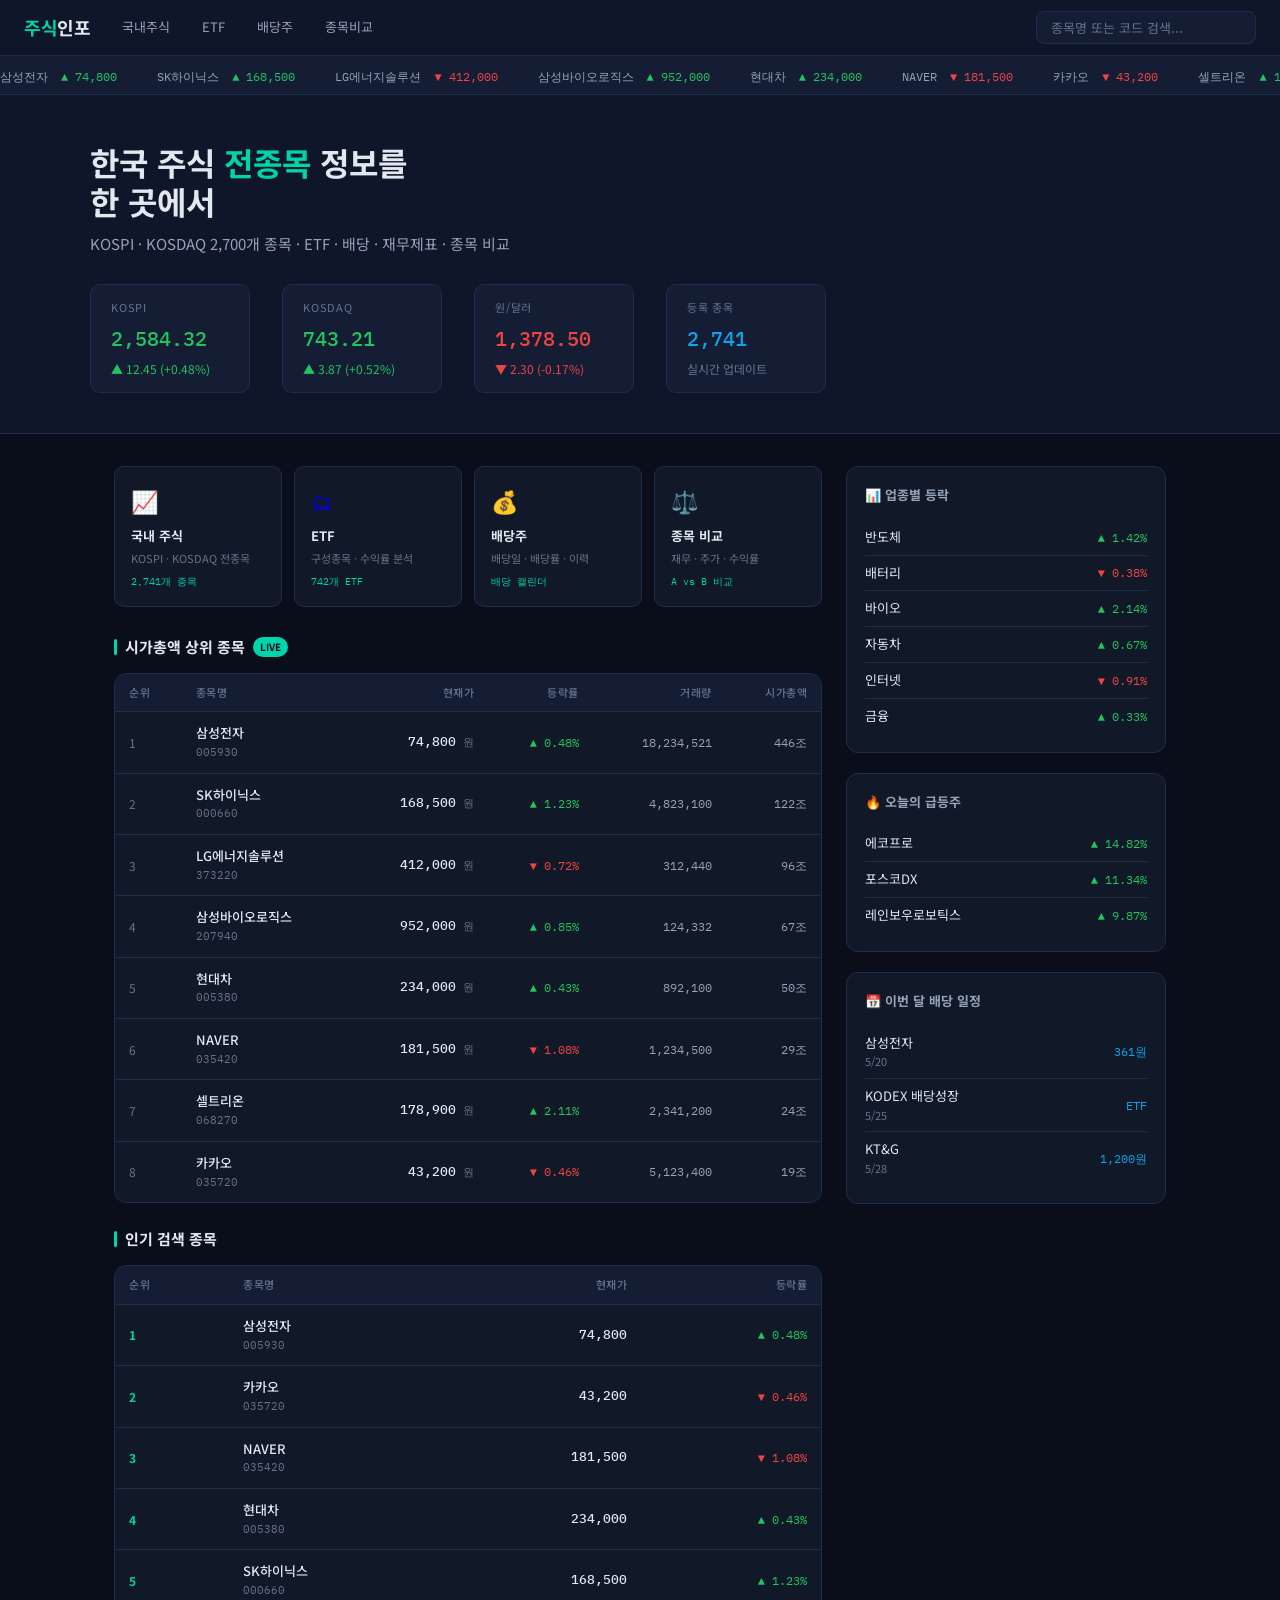
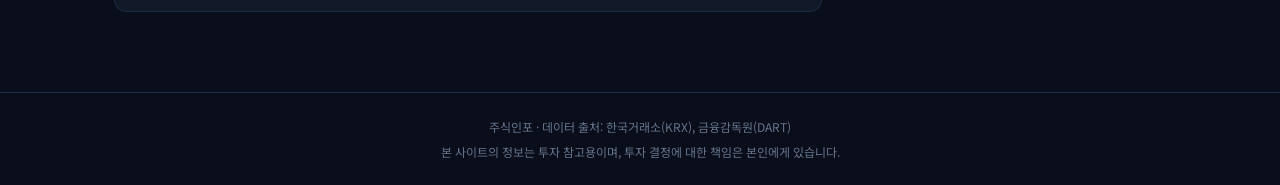
==== index.html @ 9718d85a "Add files via upload" ====
<!DOCTYPE html>
<html lang="ko">
<head>
<meta charset="UTF-8">
<meta name="viewport" content="width=device-width, initial-scale=1.0">
<title>주식인포 - 한국 주식 종합 정보</title>
<meta name="description" content="KOSPI, KOSDAQ 전 종목 주가, 재무제표, 배당금, ETF 정보를 한눈에. 무료 한국 주식 정보 플랫폼.">
<link rel="preconnect" href="https://fonts.googleapis.com">
<link href="https://fonts.googleapis.com/css2?family=Noto+Sans+KR:wght@300;400;500;700&family=IBM+Plex+Mono:wght@400;500&display=swap" rel="stylesheet">
<style>
  :root {
    --bg: #0a0e1a;
    --bg2: #0f1629;
    --bg3: #151d35;
    --card: #111827;
    --border: #1e2d4a;
    --accent: #00d4aa;
    --accent2: #0ea5e9;
    --up: #22c55e;
    --down: #ef4444;
    --text: #e2e8f0;
    --text2: #94a3b8;
    --text3: #64748b;
  }
  * { margin: 0; padding: 0; box-sizing: border-box; }
  body { background: var(--bg); color: var(--text); font-family: 'Noto Sans KR', sans-serif; font-size: 14px; line-height: 1.6; }

  /* NAV */
  nav { background: var(--bg2); border-bottom: 1px solid var(--border); padding: 0 24px; display: flex; align-items: center; height: 56px; gap: 32px; position: sticky; top: 0; z-index: 100; }
  .logo { font-size: 18px; font-weight: 700; color: var(--accent); letter-spacing: -0.5px; text-decoration: none; }
  .logo span { color: var(--text); }
  nav a { color: var(--text2); text-decoration: none; font-size: 13px; transition: color 0.2s; }
  nav a:hover { color: var(--text); }
  .nav-right { margin-left: auto; display: flex; gap: 12px; }
  .search-bar { background: var(--bg3); border: 1px solid var(--border); border-radius: 8px; padding: 6px 14px; color: var(--text); font-size: 13px; font-family: inherit; width: 220px; outline: none; transition: border-color 0.2s; }
  .search-bar::placeholder { color: var(--text3); }
  .search-bar:focus { border-color: var(--accent); }

  /* HERO */
  .hero { background: var(--bg2); border-bottom: 1px solid var(--border); padding: 48px 24px 40px; }
  .hero-inner { max-width: 1100px; margin: 0 auto; }
  .hero h1 { font-size: 32px; font-weight: 700; line-height: 1.2; margin-bottom: 12px; }
  .hero h1 em { color: var(--accent); font-style: normal; }
  .hero p { color: var(--text2); font-size: 15px; margin-bottom: 28px; }
  .hero-stats { display: flex; gap: 32px; flex-wrap: wrap; }
  .hero-stat { background: var(--bg3); border: 1px solid var(--border); border-radius: 10px; padding: 14px 20px; min-width: 160px; }
  .hero-stat .label { font-size: 11px; color: var(--text3); text-transform: uppercase; letter-spacing: 0.8px; margin-bottom: 6px; }
  .hero-stat .value { font-family: 'IBM Plex Mono', monospace; font-size: 20px; font-weight: 500; }
  .hero-stat .change { font-size: 12px; margin-top: 4px; }
  .up { color: var(--up); }
  .down { color: var(--down); }

  /* MAIN */
  .main { max-width: 1100px; margin: 0 auto; padding: 32px 24px; display: grid; grid-template-columns: 1fr 320px; gap: 24px; }
  @media (max-width: 800px) { .main { grid-template-columns: 1fr; } }

  /* SECTION */
  .section-title { font-size: 15px; font-weight: 700; margin-bottom: 14px; display: flex; align-items: center; gap: 8px; }
  .section-title::before { content: ''; width: 3px; height: 16px; background: var(--accent); border-radius: 2px; display: block; }
  .badge { background: var(--accent); color: var(--bg); font-size: 10px; font-weight: 700; padding: 2px 7px; border-radius: 10px; }

  /* TABLE */
  .table-wrap { background: var(--card); border: 1px solid var(--border); border-radius: 12px; overflow: hidden; }
  table { width: 100%; border-collapse: collapse; }
  thead th { background: var(--bg3); padding: 10px 14px; text-align: left; font-size: 11px; color: var(--text3); font-weight: 500; letter-spacing: 0.5px; border-bottom: 1px solid var(--border); }
  tbody tr { border-bottom: 1px solid var(--border); transition: background 0.15s; cursor: pointer; }
  tbody tr:last-child { border-bottom: none; }
  tbody tr:hover { background: var(--bg3); }
  tbody td { padding: 11px 14px; font-size: 13px; }
  .stock-name { font-weight: 500; color: var(--text); }
  .stock-code { color: var(--text3); font-size: 11px; font-family: 'IBM Plex Mono', monospace; }
  .price-col { font-family: 'IBM Plex Mono', monospace; font-weight: 500; text-align: right; }
  .change-col { text-align: right; font-family: 'IBM Plex Mono', monospace; font-size: 12px; }
  .vol-col { text-align: right; color: var(--text2); font-size: 12px; font-family: 'IBM Plex Mono', monospace; }

  /* SIDEBAR */
  .sidebar { display: flex; flex-direction: column; gap: 20px; }
  .card { background: var(--card); border: 1px solid var(--border); border-radius: 12px; padding: 18px; }
  .card-title { font-size: 13px; font-weight: 700; margin-bottom: 14px; color: var(--text2); }
  .mini-row { display: flex; justify-content: space-between; align-items: center; padding: 7px 0; border-bottom: 1px solid var(--border); font-size: 13px; }
  .mini-row:last-child { border-bottom: none; }
  .mini-name { color: var(--text); }
  .mini-val { font-family: 'IBM Plex Mono', monospace; font-size: 12px; }

  /* CATEGORY GRID */
  .category-grid { display: grid; grid-template-columns: repeat(4, 1fr); gap: 12px; margin-bottom: 28px; }
  @media (max-width: 600px) { .category-grid { grid-template-columns: repeat(2, 1fr); } }
  .cat-card { background: var(--card); border: 1px solid var(--border); border-radius: 10px; padding: 16px; cursor: pointer; transition: border-color 0.2s, background 0.2s; text-decoration: none; display: block; }
  .cat-card:hover { border-color: var(--accent); background: var(--bg3); }
  .cat-icon { font-size: 22px; margin-bottom: 8px; }
  .cat-name { font-size: 13px; font-weight: 700; color: var(--text); }
  .cat-desc { font-size: 11px; color: var(--text3); margin-top: 3px; }
  .cat-count { font-size: 10px; color: var(--accent); margin-top: 6px; font-family: 'IBM Plex Mono', monospace; }

  /* FOOTER */
  footer { border-top: 1px solid var(--border); padding: 24px; text-align: center; color: var(--text3); font-size: 12px; margin-top: 48px; }

  /* TICKER TAPE */
  .ticker { background: var(--bg3); border-bottom: 1px solid var(--border); padding: 8px 0; overflow: hidden; white-space: nowrap; }
  .ticker-inner { display: inline-flex; gap: 40px; animation: scroll 30s linear infinite; }
  .ticker-item { font-family: 'IBM Plex Mono', monospace; font-size: 12px; color: var(--text2); }
  .ticker-item span { margin-left: 6px; }
  @keyframes scroll { 0% { transform: translateX(0); } 100% { transform: translateX(-50%); } }

  /* LOADING SHIMMER */
  @keyframes shimmer { 0% { opacity: 0.4; } 50% { opacity: 0.8; } 100% { opacity: 0.4; } }
  .shimmer { animation: shimmer 1.5s infinite; background: var(--bg3); border-radius: 4px; }
</style>
</head>
<body>

<nav>
  <a href="/" class="logo">주식<span>인포</span></a>
  <a href="/stocks.html">국내주식</a>
  <a href="/etf.html">ETF</a>
  <a href="/dividend.html">배당주</a>
  <a href="/compare.html">종목비교</a>
  <div class="nav-right">
    <input class="search-bar" type="text" placeholder="종목명 또는 코드 검색..." id="searchInput">
  </div>
</nav>

<div class="ticker" aria-hidden="true">
  <div class="ticker-inner" id="tickerInner">
    <span class="ticker-item">삼성전자 <span class="up">▲ 74,800</span></span>
    <span class="ticker-item">SK하이닉스 <span class="up">▲ 168,500</span></span>
    <span class="ticker-item">LG에너지솔루션 <span class="down">▼ 412,000</span></span>
    <span class="ticker-item">삼성바이오로직스 <span class="up">▲ 952,000</span></span>
    <span class="ticker-item">현대차 <span class="up">▲ 234,000</span></span>
    <span class="ticker-item">NAVER <span class="down">▼ 181,500</span></span>
    <span class="ticker-item">카카오 <span class="down">▼ 43,200</span></span>
    <span class="ticker-item">셀트리온 <span class="up">▲ 178,900</span></span>
    <span class="ticker-item">KOSPI <span class="up">▲ 2,584.32</span></span>
    <span class="ticker-item">KOSDAQ <span class="up">▲ 743.21</span></span>
    <span class="ticker-item">삼성전자 <span class="up">▲ 74,800</span></span>
    <span class="ticker-item">SK하이닉스 <span class="up">▲ 168,500</span></span>
    <span class="ticker-item">LG에너지솔루션 <span class="down">▼ 412,000</span></span>
    <span class="ticker-item">삼성바이오로직스 <span class="up">▲ 952,000</span></span>
    <span class="ticker-item">현대차 <span class="up">▲ 234,000</span></span>
    <span class="ticker-item">NAVER <span class="down">▼ 181,500</span></span>
  </div>
</div>

<div class="hero">
  <div class="hero-inner">
    <h1>한국 주식 <em>전종목</em> 정보를<br>한 곳에서</h1>
    <p>KOSPI · KOSDAQ 2,700개 종목 · ETF · 배당 · 재무제표 · 종목 비교</p>
    <div class="hero-stats">
      <div class="hero-stat">
        <div class="label">KOSPI</div>
        <div class="value up" id="kospi">2,584.32</div>
        <div class="change up" id="kospiChg">▲ 12.45 (+0.48%)</div>
      </div>
      <div class="hero-stat">
        <div class="label">KOSDAQ</div>
        <div class="value up" id="kosdaq">743.21</div>
        <div class="change up" id="kosdaqChg">▲ 3.87 (+0.52%)</div>
      </div>
      <div class="hero-stat">
        <div class="label">원/달러</div>
        <div class="value down" id="usdkrw">1,378.50</div>
        <div class="change down" id="usdChg">▼ 2.30 (-0.17%)</div>
      </div>
      <div class="hero-stat">
        <div class="label">등록 종목</div>
        <div class="value" style="color:var(--accent2)">2,741</div>
        <div class="change" style="color:var(--text3)">실시간 업데이트</div>
      </div>
    </div>
  </div>
</div>

<div class="main">
  <div class="content">

    <div class="category-grid">
      <a href="/stocks.html" class="cat-card">
        <div class="cat-icon">📈</div>
        <div class="cat-name">국내 주식</div>
        <div class="cat-desc">KOSPI · KOSDAQ 전종목</div>
        <div class="cat-count">2,741개 종목</div>
      </a>
      <a href="/etf.html" class="cat-card">
        <div class="cat-icon">🗂</div>
        <div class="cat-name">ETF</div>
        <div class="cat-desc">구성종목 · 수익률 분석</div>
        <div class="cat-count">742개 ETF</div>
      </a>
      <a href="/dividend.html" class="cat-card">
        <div class="cat-icon">💰</div>
        <div class="cat-name">배당주</div>
        <div class="cat-desc">배당일 · 배당률 · 이력</div>
        <div class="cat-count">배당 캘린더</div>
      </a>
      <a href="/compare.html" class="cat-card">
        <div class="cat-icon">⚖️</div>
        <div class="cat-name">종목 비교</div>
        <div class="cat-desc">재무 · 주가 · 수익률</div>
        <div class="cat-count">A vs B 비교</div>
      </a>
    </div>

    <div class="section-title">시가총액 상위 종목 <span class="badge">LIVE</span></div>
    <div class="table-wrap">
      <table>
        <thead>
          <tr>
            <th>순위</th>
            <th>종목명</th>
            <th style="text-align:right">현재가</th>
            <th style="text-align:right">등락률</th>
            <th style="text-align:right">거래량</th>
            <th style="text-align:right">시가총액</th>
          </tr>
        </thead>
        <tbody id="stockTable">
          <tr><td colspan="6" style="text-align:center;padding:20px;color:var(--text3)">데이터 로딩 중...</td></tr>
        </tbody>
      </table>
    </div>

    <div style="margin-top:24px" class="section-title">인기 검색 종목</div>
    <div class="table-wrap">
      <table>
        <thead>
          <tr><th>순위</th><th>종목명</th><th style="text-align:right">현재가</th><th style="text-align:right">등락률</th></tr>
        </thead>
        <tbody id="popularTable"></tbody>
      </table>
    </div>

  </div>

  <div class="sidebar">
    <div class="card">
      <div class="card-title">📊 업종별 등락</div>
      <div id="sectorList"></div>
    </div>
    <div class="card">
      <div class="card-title">🔥 오늘의 급등주</div>
      <div id="hotList"></div>
    </div>
    <div class="card">
      <div class="card-title">📅 이번 달 배당 일정</div>
      <div id="dividendList"></div>
    </div>
  </div>
</div>

<footer>
  <p>주식인포 · 데이터 출처: 한국거래소(KRX), 금융감독원(DART)</p>
  <p style="margin-top:6px">본 사이트의 정보는 투자 참고용이며, 투자 결정에 대한 책임은 본인에게 있습니다.</p>
</footer>

<script>
const stocks = [
  { rank:1, name:'삼성전자', code:'005930', price:74800, change:0.48, vol:'18,234,521', cap:'446조' },
  { rank:2, name:'SK하이닉스', code:'000660', price:168500, change:1.23, vol:'4,823,100', cap:'122조' },
  { rank:3, name:'LG에너지솔루션', code:'373220', price:412000, change:-0.72, vol:'312,440', cap:'96조' },
  { rank:4, name:'삼성바이오로직스', code:'207940', price:952000, change:0.85, vol:'124,332', cap:'67조' },
  { rank:5, name:'현대차', code:'005380', price:234000, change:0.43, vol:'892,100', cap:'50조' },
  { rank:6, name:'NAVER', code:'035420', price:181500, change:-1.08, vol:'1,234,500', cap:'29조' },
  { rank:7, name:'셀트리온', code:'068270', price:178900, change:2.11, vol:'2,341,200', cap:'24조' },
  { rank:8, name:'카카오', code:'035720', price:43200, change:-0.46, vol:'5,123,400', cap:'19조' },
];

const popular = [
  { rank:1, name:'삼성전자', code:'005930', price:74800, change:0.48 },
  { rank:2, name:'카카오', code:'035720', price:43200, change:-0.46 },
  { rank:3, name:'NAVER', code:'035420', price:181500, change:-1.08 },
  { rank:4, name:'현대차', code:'005380', price:234000, change:0.43 },
  { rank:5, name:'SK하이닉스', code:'000660', price:168500, change:1.23 },
];

const sectors = [
  { name:'반도체', change:1.42 }, { name:'배터리', change:-0.38 },
  { name:'바이오', change:2.14 }, { name:'자동차', change:0.67 },
  { name:'인터넷', change:-0.91 }, { name:'금융', change:0.33 },
];

const hot = [
  { name:'에코프로', code:'086520', change:14.82 },
  { name:'포스코DX', code:'022100', change:11.34 },
  { name:'레인보우로보틱스', code:'277810', change:9.87 },
];

const dividends = [
  { name:'삼성전자', date:'5/20', amount:'361원' },
  { name:'KODEX 배당성장', date:'5/25', amount:'ETF' },
  { name:'KT&G', date:'5/28', amount:'1,200원' },
];

function fmt(n) { return n.toLocaleString('ko-KR'); }

function renderStockTable() {
  document.getElementById('stockTable').innerHTML = stocks.map(s => `
    <tr onclick="location.href='/stock.html?code=${s.code}&name=${encodeURIComponent(s.name)}'">
      <td style="color:var(--text3);font-size:12px">${s.rank}</td>
      <td><div class="stock-name">${s.name}</div><div class="stock-code">${s.code}</div></td>
      <td class="price-col">${fmt(s.price)}<span style="font-size:11px;color:var(--text3)"> 원</span></td>
      <td class="change-col ${s.change>=0?'up':'down'}">${s.change>=0?'▲':'▼'} ${Math.abs(s.change).toFixed(2)}%</td>
      <td class="vol-col">${s.vol}</td>
      <td class="vol-col">${s.cap}</td>
    </tr>`).join('');
}

function renderPopular() {
  document.getElementById('popularTable').innerHTML = popular.map(s => `
    <tr onclick="location.href='/stock.html?code=${s.code}&name=${encodeURIComponent(s.name)}'">
      <td style="color:var(--accent);font-size:12px;font-weight:700">${s.rank}</td>
      <td><div class="stock-name">${s.name}</div><div class="stock-code">${s.code}</div></td>
      <td class="price-col">${fmt(s.price)}</td>
      <td class="change-col ${s.change>=0?'up':'down'}">${s.change>=0?'▲':'▼'} ${Math.abs(s.change).toFixed(2)}%</td>
    </tr>`).join('');
}

function renderSectors() {
  document.getElementById('sectorList').innerHTML = sectors.map(s => `
    <div class="mini-row">
      <span class="mini-name">${s.name}</span>
      <span class="mini-val ${s.change>=0?'up':'down'}">${s.change>=0?'▲':'▼'} ${Math.abs(s.change).toFixed(2)}%</span>
    </div>`).join('');
}

function renderHot() {
  document.getElementById('hotList').innerHTML = hot.map(s => `
    <div class="mini-row">
      <span class="mini-name">${s.name}</span>
      <span class="mini-val up">▲ ${s.change.toFixed(2)}%</span>
    </div>`).join('');
}

function renderDividends() {
  document.getElementById('dividendList').innerHTML = dividends.map(d => `
    <div class="mini-row">
      <div><div class="mini-name">${d.name}</div><div style="font-size:11px;color:var(--text3)">${d.date}</div></div>
      <span class="mini-val" style="color:var(--accent2)">${d.amount}</span>
    </div>`).join('');
}

document.getElementById('searchInput').addEventListener('keydown', e => {
  if(e.key === 'Enter') {
    const q = e.target.value.trim();
    if(q) location.href = '/stocks.html?q=' + encodeURIComponent(q);
  }
});

renderStockTable(); renderPopular(); renderSectors(); renderHot(); renderDividends();
</script>
</body>
</html>
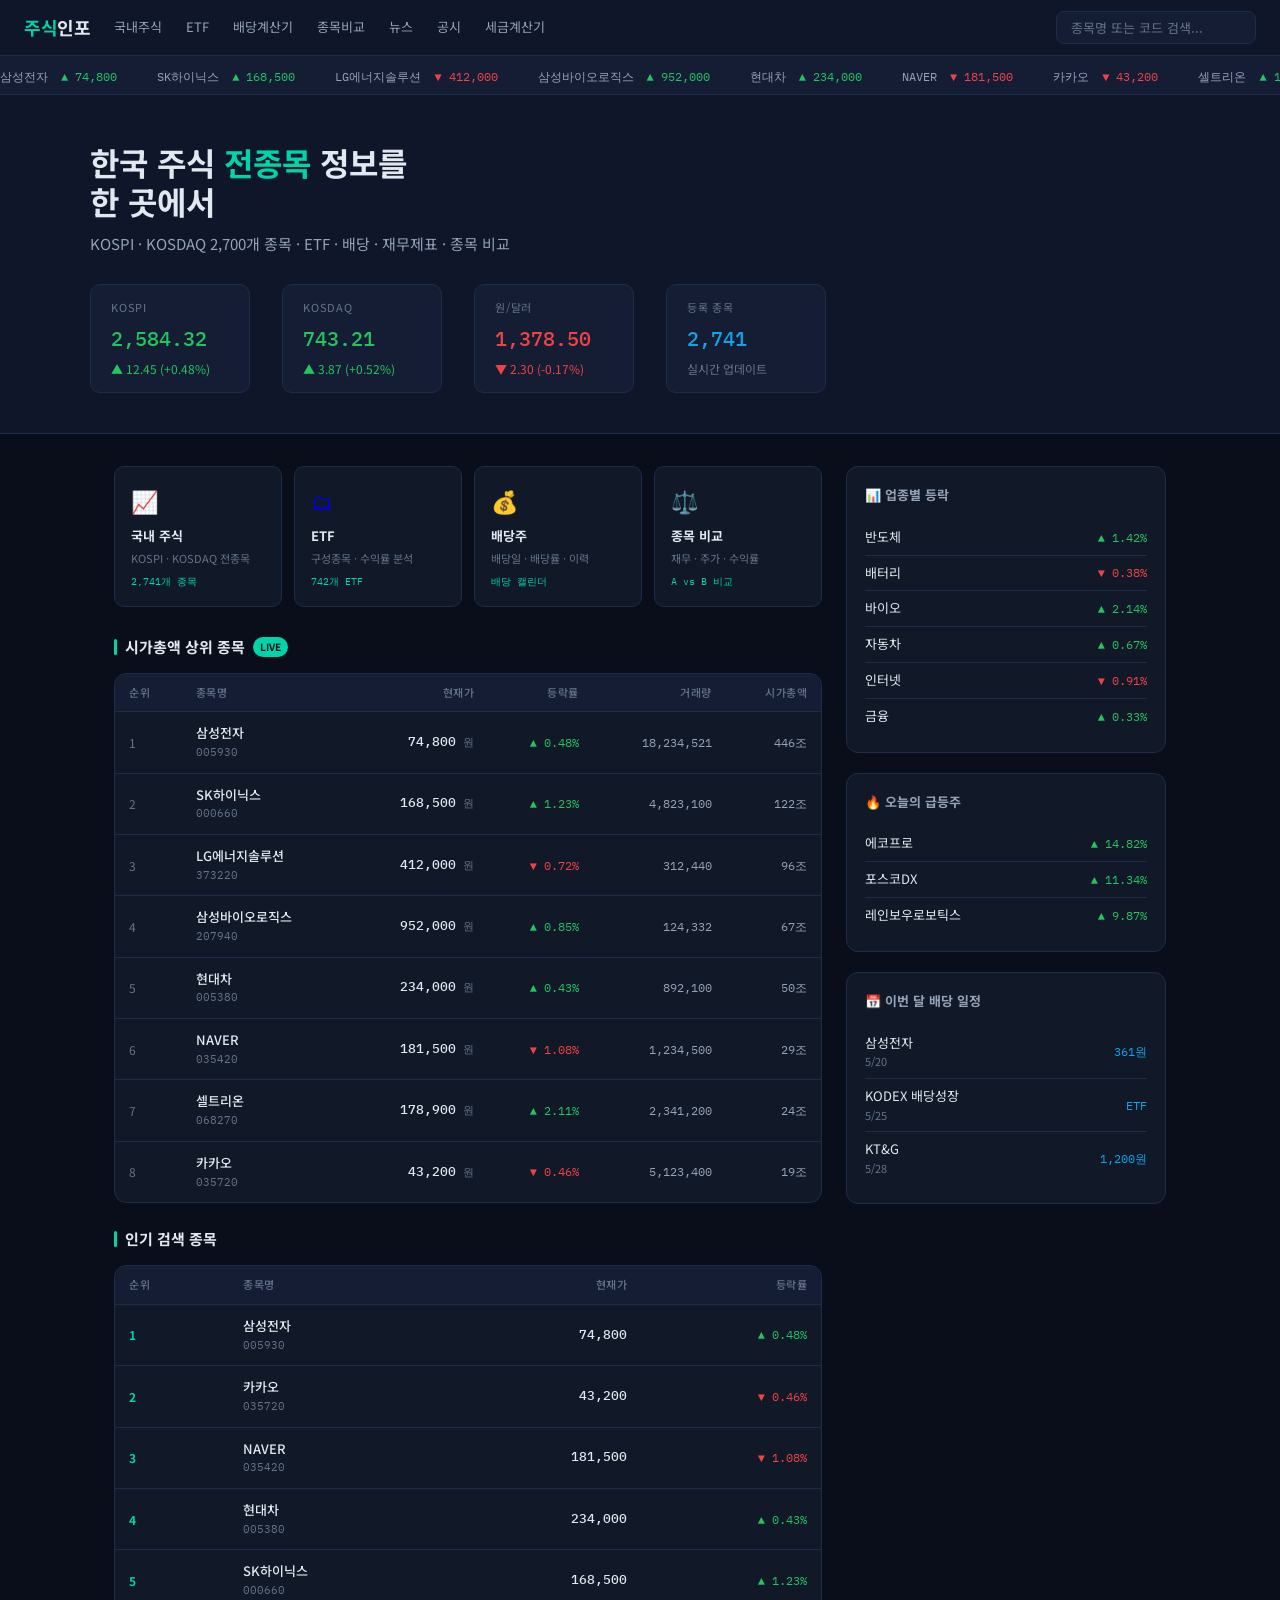
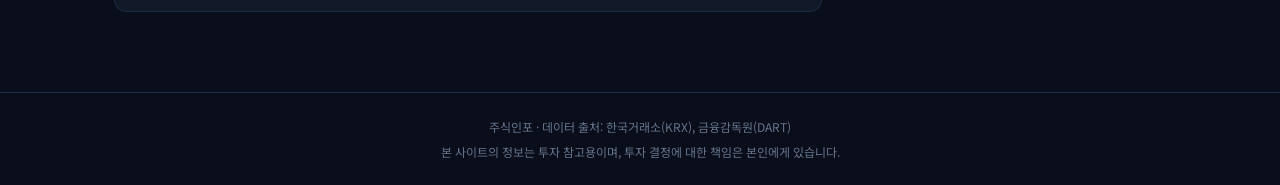
==== commit 337cff6e: "Site-wide audit: fix broken links, update sitemap, mobile nav & table optimization - Fix broken /div" ====
--- a/index.html
+++ b/index.html
@@ -5,6 +5,7 @@
 <meta name="viewport" content="width=device-width, initial-scale=1.0">
 <title>주식인포 - 한국 주식 종합 정보</title>
 <meta name="description" content="KOSPI, KOSDAQ 전 종목 주가, 재무제표, 배당금, ETF 정보를 한눈에. 무료 한국 주식 정보 플랫폼.">
+<script async src="https://pagead2.googlesyndication.com/pagead/js/adsbygoogle.js?client=ca-pub-9578749307688434" crossorigin="anonymous"></script>
 <link rel="preconnect" href="https://fonts.googleapis.com">
 <link href="https://fonts.googleapis.com/css2?family=Noto+Sans+KR:wght@300;400;500;700&family=IBM+Plex+Mono:wght@400;500&display=swap" rel="stylesheet">
 <style>
@@ -26,13 +27,14 @@
   body { background: var(--bg); color: var(--text); font-family: 'Noto Sans KR', sans-serif; font-size: 14px; line-height: 1.6; }
 
   /* NAV */
-  nav { background: var(--bg2); border-bottom: 1px solid var(--border); padding: 0 24px; display: flex; align-items: center; height: 56px; gap: 32px; position: sticky; top: 0; z-index: 100; }
-  .logo { font-size: 18px; font-weight: 700; color: var(--accent); letter-spacing: -0.5px; text-decoration: none; }
+  nav { background: var(--bg2); border-bottom: 1px solid var(--border); padding: 0 24px; display: flex; align-items: center; min-height: 56px; gap: 24px; position: sticky; top: 0; z-index: 100; flex-wrap: nowrap; overflow-x: auto; scrollbar-width: none; }
+  nav::-webkit-scrollbar { display: none; }
+  .logo { font-size: 18px; font-weight: 700; color: var(--accent); letter-spacing: -0.5px; text-decoration: none; flex-shrink: 0; }
   .logo span { color: var(--text); }
-  nav a { color: var(--text2); text-decoration: none; font-size: 13px; transition: color 0.2s; }
+  nav a { color: var(--text2); text-decoration: none; font-size: 13px; transition: color 0.2s; white-space: nowrap; flex-shrink: 0; }
   nav a:hover { color: var(--text); }
-  .nav-right { margin-left: auto; display: flex; gap: 12px; }
-  .search-bar { background: var(--bg3); border: 1px solid var(--border); border-radius: 8px; padding: 6px 14px; color: var(--text); font-size: 13px; font-family: inherit; width: 220px; outline: none; transition: border-color 0.2s; }
+  .nav-right { margin-left: auto; display: flex; gap: 12px; flex-shrink: 0; }
+  .search-bar { background: var(--bg3); border: 1px solid var(--border); border-radius: 8px; padding: 6px 14px; color: var(--text); font-size: 13px; font-family: inherit; width: 200px; outline: none; transition: border-color 0.2s; }
   .search-bar::placeholder { color: var(--text3); }
   .search-bar:focus { border-color: var(--accent); }
 
@@ -105,6 +107,24 @@
   /* LOADING SHIMMER */
   @keyframes shimmer { 0% { opacity: 0.4; } 50% { opacity: 0.8; } 100% { opacity: 0.4; } }
   .shimmer { animation: shimmer 1.5s infinite; background: var(--bg3); border-radius: 4px; }
+
+  /* MOBILE */
+  @media (max-width: 600px) {
+    .hero { padding: 24px 16px; }
+    .hero h1 { font-size: 22px; }
+    .hero p { font-size: 13px; }
+    .hero-stats { gap: 10px; }
+    .hero-stat { min-width: calc(50% - 5px); padding: 12px 14px; flex: 1; }
+    .hero-stat .value { font-size: 17px; }
+    .main { padding: 16px; gap: 16px; }
+    .search-bar { width: 120px; }
+    .vol-col, .change-col { font-size: 11px; }
+    tbody td { padding: 9px 10px; }
+    thead th { padding: 9px 10px; }
+  }
+  @media (max-width: 400px) {
+    .search-bar { display: none; }
+  }
 </style>
 </head>
 <body>
@@ -113,8 +133,11 @@
   <a href="/" class="logo">주식<span>인포</span></a>
   <a href="/stocks.html">국내주식</a>
   <a href="/etf.html">ETF</a>
-  <a href="/dividend.html">배당주</a>
+  <a href="/dividend-calc.html">배당계산기</a>
   <a href="/compare.html">종목비교</a>
+  <a href="/news.html">뉴스</a>
+  <a href="/dart.html">공시</a>
+  <a href="/tax-calc.html">세금계산기</a>
   <div class="nav-right">
     <input class="search-bar" type="text" placeholder="종목명 또는 코드 검색..." id="searchInput">
   </div>
@@ -186,7 +209,7 @@
         <div class="cat-desc">구성종목 · 수익률 분석</div>
         <div class="cat-count">742개 ETF</div>
       </a>
-      <a href="/dividend.html" class="cat-card">
+      <a href="/dividend-calc.html" class="cat-card">
         <div class="cat-icon">💰</div>
         <div class="cat-name">배당주</div>
         <div class="cat-desc">배당일 · 배당률 · 이력</div>
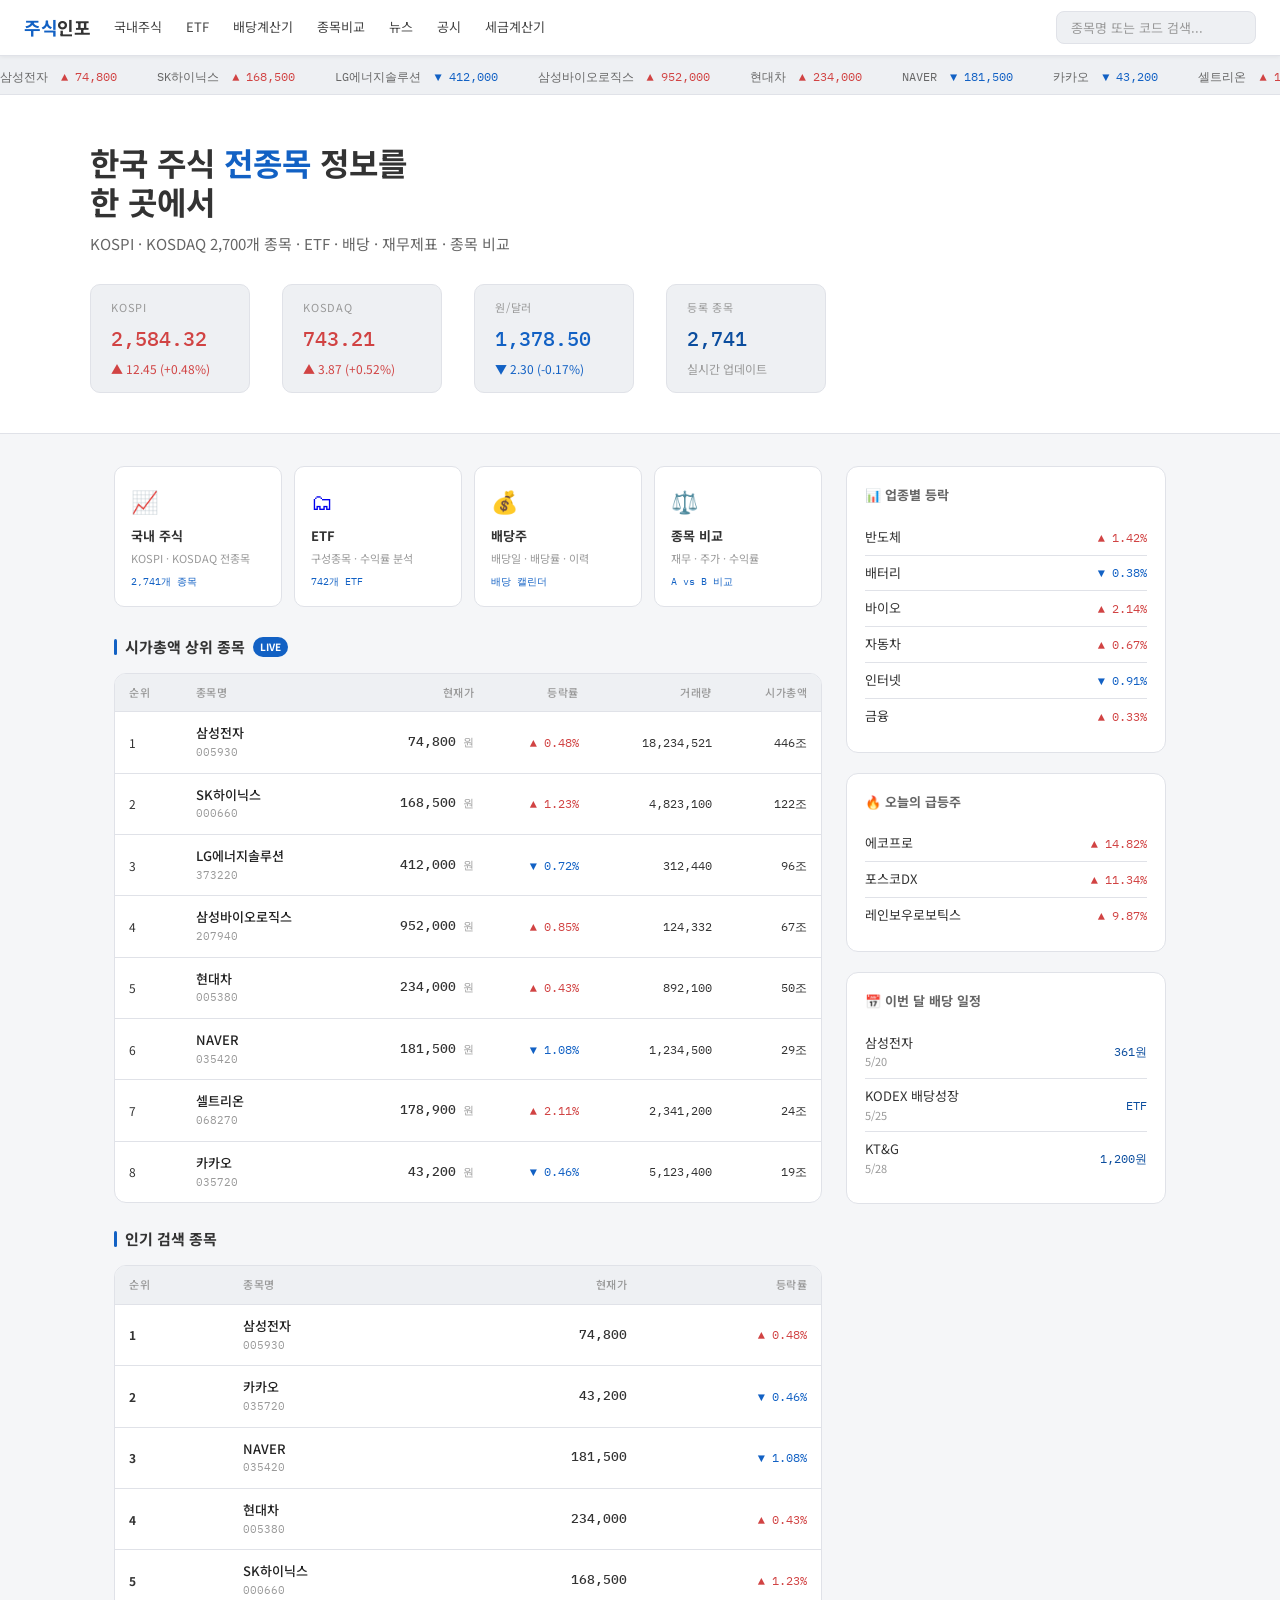
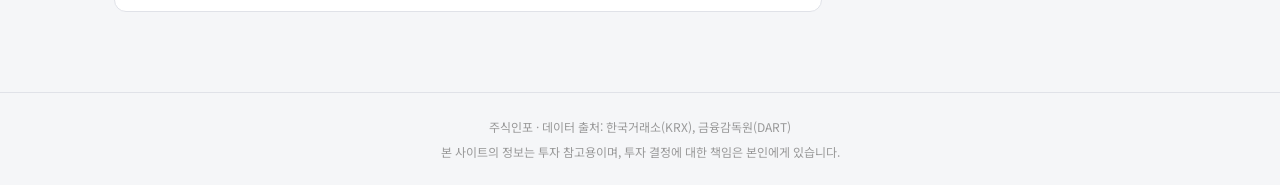
==== commit 6a1add94: "Apply white theme to index, stocks, hot: common.css link, bottom tab bar, more menu Co-Authored-By: " ====
--- a/index.html
+++ b/index.html
@@ -54,7 +54,6 @@
 
   /* MAIN */
   .main { max-width: 1100px; margin: 0 auto; padding: 32px 24px; display: grid; grid-template-columns: 1fr 320px; gap: 24px; }
-  @media (max-width: 800px) { .main { grid-template-columns: 1fr; } }
 
   /* SECTION */
   .section-title { font-size: 15px; font-weight: 700; margin-bottom: 14px; display: flex; align-items: center; gap: 8px; }
@@ -86,7 +85,6 @@
 
   /* CATEGORY GRID */
   .category-grid { display: grid; grid-template-columns: repeat(4, 1fr); gap: 12px; margin-bottom: 28px; }
-  @media (max-width: 600px) { .category-grid { grid-template-columns: repeat(2, 1fr); } }
   .cat-card { background: var(--card); border: 1px solid var(--border); border-radius: 10px; padding: 16px; cursor: pointer; transition: border-color 0.2s, background 0.2s; text-decoration: none; display: block; }
   .cat-card:hover { border-color: var(--accent); background: var(--bg3); }
   .cat-icon { font-size: 22px; margin-bottom: 8px; }
@@ -108,24 +106,9 @@
   @keyframes shimmer { 0% { opacity: 0.4; } 50% { opacity: 0.8; } 100% { opacity: 0.4; } }
   .shimmer { animation: shimmer 1.5s infinite; background: var(--bg3); border-radius: 4px; }
 
-  /* MOBILE */
-  @media (max-width: 600px) {
-    .hero { padding: 24px 16px; }
-    .hero h1 { font-size: 22px; }
-    .hero p { font-size: 13px; }
-    .hero-stats { gap: 10px; }
-    .hero-stat { min-width: calc(50% - 5px); padding: 12px 14px; flex: 1; }
-    .hero-stat .value { font-size: 17px; }
-    .main { padding: 16px; gap: 16px; }
-    .search-bar { width: 120px; }
-    .vol-col, .change-col { font-size: 11px; }
-    tbody td { padding: 9px 10px; }
-    thead th { padding: 9px 10px; }
-  }
-  @media (max-width: 400px) {
-    .search-bar { display: none; }
-  }
 </style>
+<link rel="stylesheet" href="/mobile.css">
+<link rel="stylesheet" href="/common.css">
 </head>
 <body>
 
@@ -370,5 +353,36 @@
 
 renderStockTable(); renderPopular(); renderSectors(); renderHot(); renderDividends();
 </script>
+
+<nav class="bottom-nav">
+  <a href="/" class="bn-item active"><span class="bn-icon">🏠</span><span class="bn-label">홈</span></a>
+  <a href="/stocks.html" class="bn-item"><span class="bn-icon">📈</span><span class="bn-label">주식</span></a>
+  <a href="/hot.html" class="bn-item"><span class="bn-icon">🔥</span><span class="bn-label">급등</span></a>
+  <a href="/calculator.html" class="bn-item"><span class="bn-icon">🧮</span><span class="bn-label">계산기</span></a>
+  <button class="bn-item" onclick="document.getElementById('moreMenu').classList.add('open')"><span class="bn-icon">☰</span><span class="bn-label">더보기</span></button>
+</nav>
+<div class="more-menu" id="moreMenu">
+  <div class="more-overlay" onclick="document.getElementById('moreMenu').classList.remove('open')"></div>
+  <div class="more-panel">
+    <div class="more-header">
+      <a href="/" class="logo" style="text-decoration:none">주식<span>인포</span></a>
+      <button class="more-close" onclick="document.getElementById('moreMenu').classList.remove('open')">✕</button>
+    </div>
+    <div class="more-links">
+      <a href="/stocks.html">📈 국내주식</a>
+      <a href="/etf.html">🗂 ETF</a>
+      <a href="/theme.html">🎯 테마주</a>
+      <a href="/hot.html">🔥 급등주</a>
+      <a href="/dividend-calc.html">💰 배당계산기</a>
+      <a href="/compare.html">⚖️ 종목비교</a>
+      <a href="/calculator.html">🧮 수익률계산기</a>
+      <a href="/news.html">📰 뉴스</a>
+      <a href="/dart.html">📋 공시</a>
+      <a href="/tax-calc.html">💸 세금계산기</a>
+      <a href="/glossary.html">📖 용어사전</a>
+      <a href="/broker.html">🏦 증권사비교</a>
+    </div>
+  </div>
+</div>
 </body>
 </html>
--- a/mobile.css
+++ b/mobile.css
@@ -0,0 +1,110 @@
+/* ─────────────────────────────────────────────
+   mobile.css · 주식인포 반응형 레이아웃
+   (nav/테마는 common.css 담당)
+   ───────────────────────────────────────────── */
+
+/* ─────────────────────────────
+   768px 이하
+   ───────────────────────────── */
+@media (max-width: 768px) {
+
+  /* ── 페이지 레이아웃 ── */
+  .hero        { padding: 20px 16px !important; }
+  .hero h1     { font-size: 20px !important; }
+  .hero p      { font-size: 13px; }
+  .page-header { padding: 20px 16px !important; }
+  .page-header h1 { font-size: 20px !important; }
+  .main        { padding: 16px !important; grid-template-columns: 1fr !important; }
+  .breadcrumb  { padding: 10px 16px; }
+
+  /* ── 테이블 ── */
+  .table-wrap  { overflow-x: auto; }
+  tbody td     { padding: 9px 10px !important; font-size: 12px; }
+  thead th     { padding: 8px 10px !important; font-size: 11px; }
+
+  /* ── 그리드 ── */
+  .grid2, .grid3          { grid-template-columns: 1fr !important; }
+  .calc-grid              { grid-template-columns: 1fr !important; }
+  .compare-header         { grid-template-columns: 1fr !important; }
+  .selector-row           { grid-template-columns: 1fr 40px 1fr !important; }
+  .category-grid          { grid-template-columns: 1fr 1fr !important; }
+  .detail-grid            { grid-template-columns: 1fr 1fr !important; }
+  .popular-grid           { grid-template-columns: 1fr 1fr !important; }
+  .broker-grid            { grid-template-columns: 1fr !important; }
+  .input-row              { grid-template-columns: 1fr !important; }
+  .input-grid             { grid-template-columns: 1fr 1fr !important; }
+  .indicator-row          { grid-template-columns: 1fr 1fr !important; }
+
+  /* ── 카드 ── */
+  .card        { padding: 16px; }
+  .card-title  { font-size: 13px; margin-bottom: 14px; }
+  .broker-header { padding: 14px; }
+  .broker-body   { padding: 14px; }
+
+  /* ── 히어로 통계 ── */
+  .hero-stats          { gap: 10px; }
+  .hero-stat           { min-width: 140px; padding: 12px 14px; }
+  .hero-stat .value    { font-size: 16px !important; }
+
+  /* ── 종목 상세 ── */
+  .stock-header { flex-direction: column; gap: 16px; }
+  .stock-stats  {
+    border-left: none !important;
+    padding-left: 0 !important;
+    border-top: 1px solid var(--border, #e0e2e8);
+    padding-top: 14px;
+    flex-wrap: wrap;
+  }
+  .stat-item       { min-width: 120px; }
+  .stock-name-big  { font-size: 20px !important; }
+  .price-big       { font-size: 28px !important; }
+  .chart-wrap      { height: 180px !important; }
+
+  /* ── 검색/필터 ── */
+  .search-row         { flex-direction: column; }
+  .search-row select  { width: 100%; }
+  .stats-row          { gap: 8px; }
+  .stat-pill          { padding: 6px 12px; font-size: 12px; }
+
+  /* ── 계산기 ── */
+  .goal-row     { flex-direction: column; align-items: flex-start; }
+  .goal-input   { width: 100% !important; }
+  .result-val   { font-size: 18px !important; }
+  .result-big .value { font-size: 24px !important; }
+  .result-grid  { grid-template-columns: 1fr 1fr !important; }
+
+  /* ── 기타 ── */
+  .good-bad     { flex-direction: column; }
+  .tabs, .tab-row { overflow-x: auto; }
+  .tab, .tab-btn  { white-space: nowrap; }
+  .filter-row     { gap: 6px; }
+  .filter-btn     { padding: 6px 12px; font-size: 11px; }
+  .theme-tabs     { gap: 6px; }
+  .theme-tab      { padding: 6px 12px; font-size: 12px; }
+  .cat-tabs       { gap: 6px; }
+  .cat-tab        { padding: 6px 12px; font-size: 12px; }
+  .section-title  { font-size: 14px; }
+  .term-header    { flex-wrap: wrap; gap: 8px; }
+  .term-short     { margin-left: 0 !important; text-align: left !important; }
+  .full-width     { grid-column: 1 !important; }
+  .ind-val        { font-size: 14px !important; }
+  .pagination     { flex-wrap: wrap; }
+  .dart-title     { white-space: normal; }
+  .featured-img   { height: 120px; }
+}
+
+/* ─────────────────────────────
+   480px 이하
+   ───────────────────────────── */
+@media (max-width: 480px) {
+  .hero h1         { font-size: 18px !important; }
+  .hero-stats      { flex-direction: column; }
+  .hero-stat       { min-width: unset; width: 100%; }
+  .result-grid     { grid-template-columns: 1fr !important; }
+  .stock-grid      { grid-template-columns: 1fr 1fr !important; }
+  .category-grid   { grid-template-columns: 1fr 1fr !important; }
+  .col-mob-hide, .col-div-hide { display: none !important; }
+  .news-thumb      { display: none; }
+  .input-grid      { grid-template-columns: 1fr !important; }
+  .indicator-row   { grid-template-columns: 1fr !important; }
+}
--- a/common.css
+++ b/common.css
@@ -0,0 +1,254 @@
+/* ─────────────────────────────────────────────
+   common.css · 주식인포 공통 테마 (네이버증권 스타일)
+   ───────────────────────────────────────────── */
+
+/* ===== CSS 변수 재정의 (화이트 테마) ===== */
+:root {
+  --bg:     #f5f6f8;
+  --bg2:    #ffffff;
+  --bg3:    #eef0f3;
+  --card:   #ffffff;
+  --border: #e0e2e8;
+  --accent: #1261c4;
+  --accent2:#0b4d9e;
+  --up:     #d14343;
+  --down:   #1261c4;
+  --text:   #333333;
+  --text2:  #666666;
+  --text3:  #999999;
+}
+
+/* ===== 기본 ===== */
+body { background: var(--bg) !important; color: var(--text) !important; }
+
+/* ===== NAV (PC) ===== */
+nav {
+  background: #ffffff !important;
+  border-bottom: 1px solid var(--border) !important;
+  box-shadow: 0 1px 4px rgba(0,0,0,0.06) !important;
+}
+nav .logo { color: var(--accent) !important; }
+nav .logo span { color: #333333 !important; }
+nav a:not(.logo) { color: #444444 !important; }
+nav a:not(.logo):hover { color: var(--accent) !important; }
+
+/* ===== HERO / PAGE HEADER ===== */
+.hero h1 em, .page-header h1 em { color: var(--accent) !important; }
+
+/* ===== UP / DOWN ===== */
+.up   { color: var(--up)   !important; }
+.down { color: var(--down) !important; }
+
+/* ===== TABLES ===== */
+tbody td { color: var(--text) !important; }
+.stock-name, .sname, .etf-name { color: #222222 !important; font-weight: 500 !important; }
+.stock-code, .scode, .etf-code { color: #999999 !important; }
+
+/* ===== SECTION / CARD TITLE BARS ===== */
+.section-title::before { background: var(--accent) !important; }
+.card-title::before    { background: var(--accent) !important; }
+
+/* ===== BADGE (공통) ===== */
+.badge { background: var(--accent) !important; color: #ffffff !important; }
+
+/* ===== HARDCODED COLOR FIXES ===== */
+/* 뉴스 featured 이미지 */
+.featured-img {
+  background: linear-gradient(135deg, #dde8f6 0%, #eef2fa 100%) !important;
+  color: #888888 !important;
+}
+
+/* 배지 색상 (모두 새 팔레트로) */
+.badge-hot     { background: rgba(209,67,67,0.10) !important; color: var(--up)    !important; border-color: rgba(209,67,67,0.25) !important; }
+.badge-up      { background: rgba(209,67,67,0.08) !important; color: var(--up)    !important; border-color: rgba(209,67,67,0.20) !important; }
+.badge-foreign { background: rgba(18,97,196,0.08) !important; color: var(--accent)!important; border-color: rgba(18,97,196,0.20) !important; }
+.badge-main    { background: rgba(124,58,237,0.08) !important; color: #7c3aed    !important; border-color: rgba(124,58,237,0.20) !important; }
+.badge-qrt     { background: rgba(18,97,196,0.08) !important; color: var(--accent)!important; border-color: rgba(18,97,196,0.20) !important; }
+.badge-major   { background: rgba(209,67,67,0.08) !important; color: var(--up)    !important; border-color: rgba(209,67,67,0.20) !important; }
+.badge-div     { background: rgba(18,97,196,0.08) !important; color: var(--accent)!important; border-color: rgba(18,97,196,0.20) !important; }
+.badge-own     { background: rgba(245,158,11,0.10) !important; color: #d97706    !important; border-color: rgba(245,158,11,0.25) !important; }
+.badge-other   { background: rgba(100,116,139,0.10) !important; color: #555555   !important; border-color: rgba(100,116,139,0.20) !important; }
+
+/* 뉴스 카테고리 */
+.cat-market  { background: rgba(18,97,196,0.08)  !important; color: var(--accent)!important; border-color: rgba(18,97,196,0.20) !important; }
+.cat-company { background: rgba(18,97,196,0.08)  !important; color: var(--accent)!important; border-color: rgba(18,97,196,0.20) !important; }
+.cat-global  { background: rgba(124,58,237,0.08) !important; color: #7c3aed     !important; border-color: rgba(124,58,237,0.20) !important; }
+.cat-economy { background: rgba(245,158,11,0.10) !important; color: #d97706     !important; border-color: rgba(245,158,11,0.25) !important; }
+.cat-tech    { background: rgba(209,67,67,0.08)  !important; color: var(--up)   !important; border-color: rgba(209,67,67,0.20) !important; }
+
+/* 시장 배지 */
+.market-badge        { background: var(--accent) !important; color: #ffffff !important; }
+.market-badge.kospi  { background: rgba(18,97,196,0.10) !important; color: var(--accent) !important; }
+.market-badge.kosdaq { background: rgba(209,67,67,0.10) !important; color: var(--up)     !important; }
+
+/* 테마주 배지 */
+.hot-badge { background: var(--up)     !important; color: #ffffff !important; }
+.new-badge { background: var(--accent) !important; color: #ffffff !important; }
+
+/* 종목 비교 */
+.a-color { color: var(--up)     !important; }
+.b-color { color: var(--accent) !important; }
+.winner  { color: var(--up)     !important; }
+.loser   { color: #999999       !important; }
+
+/* 계산기 */
+.result-val            { color: var(--accent)  !important; }
+.result-big .value     { color: var(--up)      !important; }
+.goal-result           { background: rgba(18,97,196,0.06) !important; border-color: var(--accent) !important; }
+.goal-result strong    { color: var(--accent) !important; font-family: 'IBM Plex Mono', monospace; }
+
+/* 용어 사전 */
+.term-abbr { color: var(--accent) !important; background: rgba(18,97,196,0.08) !important; border-color: rgba(18,97,196,0.20) !important; }
+.formula   { color: var(--accent) !important; background: rgba(18,97,196,0.05) !important; border-color: rgba(18,97,196,0.15) !important; }
+.good { background: rgba(209,67,67,0.05) !important; border-color: rgba(209,67,67,0.15) !important; }
+.bad  { background: rgba(18,97,196,0.05) !important; border-color: rgba(18,97,196,0.15) !important; }
+.good-label { color: var(--up)     !important; }
+.bad-label  { color: var(--accent) !important; }
+
+/* 증권사 */
+.best-badge { background: var(--accent) !important; color: #ffffff !important; }
+.fee-val    { color: var(--up) !important; }
+.cta-btn.secondary { background: transparent !important; border-color: var(--accent) !important; color: var(--accent) !important; }
+
+/* 통계 */
+.stat-num { color: var(--accent) !important; }
+
+/* 뉴스/공시 */
+.news-press    { color: var(--accent2) !important; }
+.dart-company  { color: var(--accent2) !important; }
+
+/* 주식 상세 */
+.code-badge { background: #f5f6f8 !important; border-color: #e0e2e8 !important; color: #666666 !important; }
+
+/* 하단 고정 푸터 배경 */
+footer { background: #f5f6f8 !important; }
+
+/* ─────────────────────────────
+   하단 탭바 (모바일 전용)
+   ───────────────────────────── */
+.bottom-nav {
+  display: none;
+  position: fixed;
+  bottom: 0; left: 0; right: 0;
+  height: 58px;
+  background: #ffffff;
+  border-top: 1px solid #e0e2e8;
+  z-index: 300;
+  flex-direction: row;
+  box-shadow: 0 -2px 8px rgba(0,0,0,0.08);
+}
+.bn-item {
+  flex: 1;
+  display: flex;
+  flex-direction: column;
+  align-items: center;
+  justify-content: center;
+  gap: 2px;
+  text-decoration: none;
+  color: #888888;
+  font-size: 10px;
+  font-weight: 500;
+  background: none;
+  border: none;
+  cursor: pointer;
+  font-family: 'Noto Sans KR', sans-serif;
+  padding: 6px 2px 4px;
+  transition: color 0.15s;
+}
+.bn-item.active { color: #1261c4; }
+.bn-item:hover  { color: #1261c4; }
+.bn-icon  { font-size: 20px; line-height: 1.1; }
+.bn-label { font-size: 10px; }
+
+/* ─────────────────────────────
+   더보기 슬라이드 패널
+   ───────────────────────────── */
+.more-menu {
+  display: none;
+  position: fixed;
+  inset: 0;
+  z-index: 400;
+}
+.more-menu.open { display: block; }
+.more-overlay {
+  position: absolute;
+  inset: 0;
+  background: rgba(0,0,0,0.40);
+}
+.more-panel {
+  position: absolute;
+  right: 0; top: 0; bottom: 0;
+  width: 78%;
+  max-width: 300px;
+  background: #ffffff;
+  display: flex;
+  flex-direction: column;
+  overflow-y: auto;
+  transform: translateX(100%);
+  transition: transform 0.26s cubic-bezier(0.4,0,0.2,1);
+}
+.more-menu.open .more-panel { transform: translateX(0); }
+.more-header {
+  display: flex;
+  align-items: center;
+  justify-content: space-between;
+  padding: 14px 18px;
+  border-bottom: 1px solid #e0e2e8;
+}
+.more-header .logo { font-size: 17px !important; }
+.more-close {
+  background: none;
+  border: none;
+  font-size: 20px;
+  cursor: pointer;
+  color: #888888;
+  padding: 4px 6px;
+  line-height: 1;
+}
+.more-links { padding: 4px 0; }
+.more-links a {
+  display: flex;
+  align-items: center;
+  gap: 10px;
+  padding: 13px 20px;
+  color: #333333;
+  text-decoration: none;
+  font-size: 14px;
+  font-weight: 500;
+  border-bottom: 1px solid #f0f1f4;
+  transition: background 0.12s, color 0.12s;
+}
+.more-links a:last-child { border-bottom: none; }
+.more-links a:hover { background: #f0f5ff; color: #1261c4; }
+
+/* ─────────────────────────────
+   모바일 nav 재정의 (탭바 전환)
+   ───────────────────────────── */
+@media (max-width: 768px) {
+  body { padding-bottom: 62px; }
+  .bottom-nav { display: flex; }
+
+  /* 상단 nav: 로고 + 검색창만 (링크 숨김) */
+  nav {
+    flex-wrap: nowrap !important;
+    overflow: hidden !important;
+    padding: 0 14px !important;
+    gap: 0 !important;
+    min-height: 50px !important;
+    align-items: center !important;
+  }
+  nav .logo { flex: 1 !important; }
+  nav > a:not(.logo),
+  nav .nav-links { display: none !important; }
+  nav .nav-right {
+    display: flex !important;
+    margin-left: 0 !important;
+  }
+  .search-bar { width: 140px !important; }
+  .hamburger  { display: none !important; }
+
+  /* nav-open 드롭다운 비활성화 */
+  nav.nav-open > a:not(.logo),
+  nav.nav-open .nav-links { display: none !important; }
+  nav.nav-open .nav-right { display: flex !important; }
+}
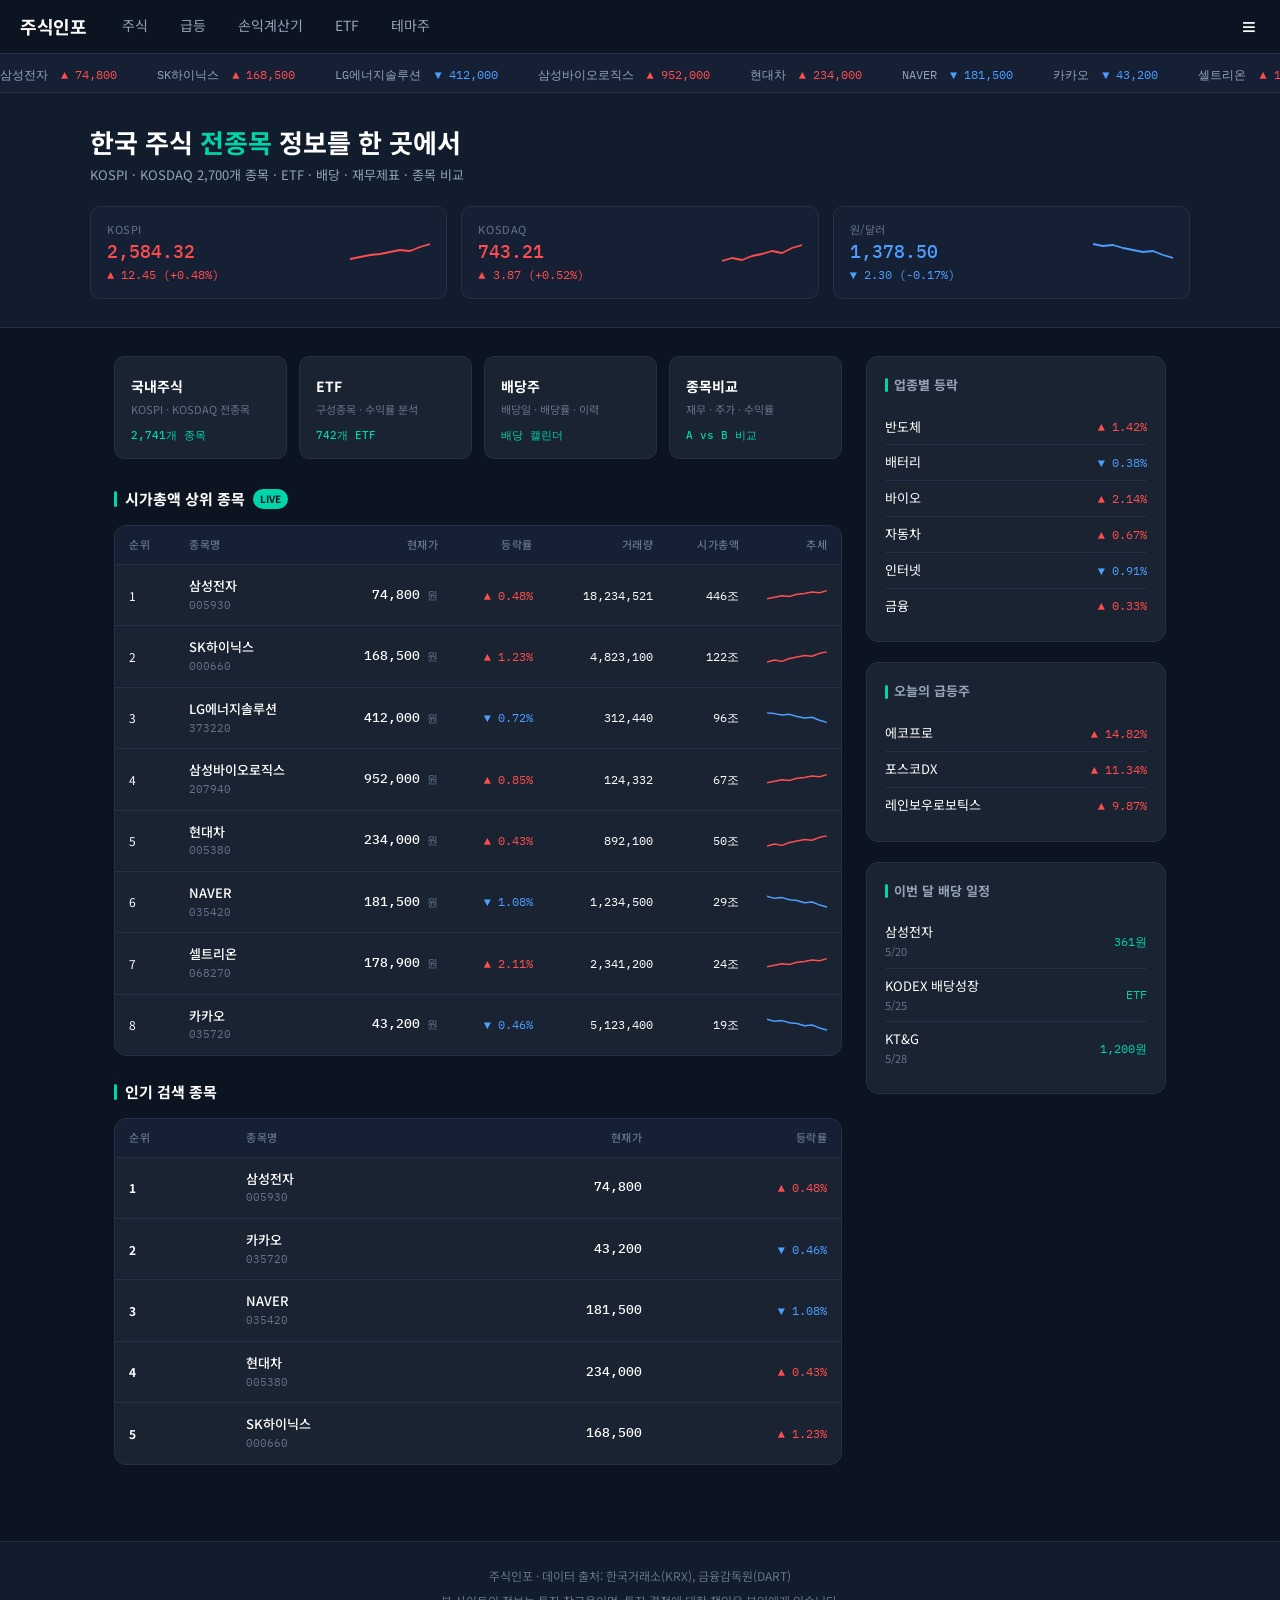
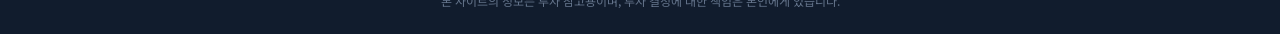
==== commit 22277920: "Apply dark navy + mint theme: CSS foundation + index/stocks/hot/calculator - Rewrite common.css with" ====
--- a/index.html
+++ b/index.html
@@ -10,50 +10,61 @@
 <link href="https://fonts.googleapis.com/css2?family=Noto+Sans+KR:wght@300;400;500;700&family=IBM+Plex+Mono:wght@400;500&display=swap" rel="stylesheet">
 <style>
   :root {
-    --bg: #0a0e1a;
-    --bg2: #0f1629;
-    --bg3: #151d35;
-    --card: #111827;
-    --border: #1e2d4a;
+    --bg: #0d1421;
+    --bg2: #111c2d;
+    --bg3: #162035;
+    --card: #1a2332;
+    --border: #243044;
     --accent: #00d4aa;
-    --accent2: #0ea5e9;
-    --up: #22c55e;
-    --down: #ef4444;
-    --text: #e2e8f0;
+    --accent2: #4d9eff;
+    --up: #ff4d4d;
+    --down: #4d9eff;
+    --text: #ffffff;
     --text2: #94a3b8;
     --text3: #64748b;
   }
   * { margin: 0; padding: 0; box-sizing: border-box; }
   body { background: var(--bg); color: var(--text); font-family: 'Noto Sans KR', sans-serif; font-size: 14px; line-height: 1.6; }
 
-  /* NAV */
-  nav { background: var(--bg2); border-bottom: 1px solid var(--border); padding: 0 24px; display: flex; align-items: center; min-height: 56px; gap: 24px; position: sticky; top: 0; z-index: 100; flex-wrap: nowrap; overflow-x: auto; scrollbar-width: none; }
-  nav::-webkit-scrollbar { display: none; }
-  .logo { font-size: 18px; font-weight: 700; color: var(--accent); letter-spacing: -0.5px; text-decoration: none; flex-shrink: 0; }
-  .logo span { color: var(--text); }
-  nav a { color: var(--text2); text-decoration: none; font-size: 13px; transition: color 0.2s; white-space: nowrap; flex-shrink: 0; }
-  nav a:hover { color: var(--text); }
-  .nav-right { margin-left: auto; display: flex; gap: 12px; flex-shrink: 0; }
-  .search-bar { background: var(--bg3); border: 1px solid var(--border); border-radius: 8px; padding: 6px 14px; color: var(--text); font-size: 13px; font-family: inherit; width: 200px; outline: none; transition: border-color 0.2s; }
-  .search-bar::placeholder { color: var(--text3); }
-  .search-bar:focus { border-color: var(--accent); }
+  nav { background: var(--bg); border-bottom: 1px solid var(--border); padding: 0 20px; display: flex; align-items: center; height: 54px; gap: 0; position: sticky; top: 0; z-index: 200; flex-wrap: nowrap; }
+  .logo { font-size: 18px; font-weight: 700; color: #fff; letter-spacing: -0.5px; text-decoration: none; flex-shrink: 0; }
+  .nav-tabs { display: flex; align-items: center; overflow-x: auto; scrollbar-width: none; flex: 1; margin-left: 20px; height: 54px; }
+  .nav-tabs::-webkit-scrollbar { display: none; }
+  .ntab { display: inline-flex; align-items: center; padding: 0 16px; height: 54px; font-size: 14px; color: var(--text2); text-decoration: none; white-space: nowrap; flex-shrink: 0; border-bottom: 2px solid transparent; box-sizing: border-box; transition: color 0.2s; }
+  .ntab:hover { color: var(--text); }
+  .ntab.active { color: var(--accent); border-bottom-color: var(--accent); font-weight: 500; }
+  .hamburger { flex-shrink: 0; margin-left: auto; background: none; border: none; color: #fff; font-size: 24px; cursor: pointer; padding: 6px 4px; line-height: 1; transition: opacity 0.2s; }
+  .hamburger:hover { opacity: 0.7; }
+
+  /* TICKER */
+  .ticker { background: var(--bg3); border-bottom: 1px solid var(--border); padding: 8px 0; overflow: hidden; white-space: nowrap; }
+  .ticker-inner { display: inline-flex; gap: 40px; animation: scroll 30s linear infinite; }
+  .ticker-item { font-family: 'IBM Plex Mono', monospace; font-size: 12px; color: var(--text2); }
+  .ticker-item span { margin-left: 6px; }
+  @keyframes scroll { 0% { transform: translateX(0); } 100% { transform: translateX(-50%); } }
 
   /* HERO */
-  .hero { background: var(--bg2); border-bottom: 1px solid var(--border); padding: 48px 24px 40px; }
+  .hero { background: var(--bg2); border-bottom: 1px solid var(--border); padding: 32px 24px 28px; }
   .hero-inner { max-width: 1100px; margin: 0 auto; }
-  .hero h1 { font-size: 32px; font-weight: 700; line-height: 1.2; margin-bottom: 12px; }
+  .hero h1 { font-size: 26px; font-weight: 700; line-height: 1.3; margin-bottom: 6px; }
   .hero h1 em { color: var(--accent); font-style: normal; }
-  .hero p { color: var(--text2); font-size: 15px; margin-bottom: 28px; }
-  .hero-stats { display: flex; gap: 32px; flex-wrap: wrap; }
-  .hero-stat { background: var(--bg3); border: 1px solid var(--border); border-radius: 10px; padding: 14px 20px; min-width: 160px; }
-  .hero-stat .label { font-size: 11px; color: var(--text3); text-transform: uppercase; letter-spacing: 0.8px; margin-bottom: 6px; }
-  .hero-stat .value { font-family: 'IBM Plex Mono', monospace; font-size: 20px; font-weight: 500; }
-  .hero-stat .change { font-size: 12px; margin-top: 4px; }
+  .hero-sub { color: var(--text2); font-size: 13px; margin-bottom: 20px; }
+
+  /* INDEX CARDS (KOSPI / KOSDAQ / 환율) */
+  .index-row { display: flex; gap: 14px; flex-wrap: nowrap; overflow-x: auto; scrollbar-width: none; }
+  .index-row::-webkit-scrollbar { display: none; }
+  .idx-card { background: var(--bg3); border: 1px solid var(--border); border-radius: 10px; padding: 14px 16px; min-width: 200px; flex: 1; display: flex; gap: 12px; align-items: flex-start; cursor: pointer; transition: border-color 0.2s; }
+  .idx-card:hover { border-color: var(--accent); }
+  .idx-info { flex: 1; min-width: 0; }
+  .idx-label { font-size: 11px; color: var(--text3); text-transform: uppercase; letter-spacing: 0.6px; margin-bottom: 4px; }
+  .idx-value { font-family: 'IBM Plex Mono', monospace; font-size: 18px; font-weight: 500; line-height: 1; }
+  .idx-change { font-size: 12px; margin-top: 4px; font-family: 'IBM Plex Mono', monospace; }
+  .sparkline { width: 80px; height: 30px; flex-shrink: 0; align-self: center; }
   .up { color: var(--up); }
   .down { color: var(--down); }
 
   /* MAIN */
-  .main { max-width: 1100px; margin: 0 auto; padding: 32px 24px; display: grid; grid-template-columns: 1fr 320px; gap: 24px; }
+  .main { max-width: 1100px; margin: 0 auto; padding: 28px 24px; display: grid; grid-template-columns: 1fr 300px; gap: 24px; }
 
   /* SECTION */
   .section-title { font-size: 15px; font-weight: 700; margin-bottom: 14px; display: flex; align-items: center; gap: 8px; }
@@ -73,11 +84,14 @@
   .price-col { font-family: 'IBM Plex Mono', monospace; font-weight: 500; text-align: right; }
   .change-col { text-align: right; font-family: 'IBM Plex Mono', monospace; font-size: 12px; }
   .vol-col { text-align: right; color: var(--text2); font-size: 12px; font-family: 'IBM Plex Mono', monospace; }
+  .spark-col { text-align: right; width: 64px; }
+  .spark-col svg { display: block; margin-left: auto; }
 
   /* SIDEBAR */
   .sidebar { display: flex; flex-direction: column; gap: 20px; }
   .card { background: var(--card); border: 1px solid var(--border); border-radius: 12px; padding: 18px; }
-  .card-title { font-size: 13px; font-weight: 700; margin-bottom: 14px; color: var(--text2); }
+  .card-title { font-size: 13px; font-weight: 700; margin-bottom: 14px; color: var(--text2); display: flex; align-items: center; gap: 6px; }
+  .card-title::before { content: ''; width: 3px; height: 14px; background: var(--accent); border-radius: 2px; display: block; flex-shrink: 0; }
   .mini-row { display: flex; justify-content: space-between; align-items: center; padding: 7px 0; border-bottom: 1px solid var(--border); font-size: 13px; }
   .mini-row:last-child { border-bottom: none; }
   .mini-name { color: var(--text); }
@@ -85,27 +99,14 @@
 
   /* CATEGORY GRID */
   .category-grid { display: grid; grid-template-columns: repeat(4, 1fr); gap: 12px; margin-bottom: 28px; }
-  .cat-card { background: var(--card); border: 1px solid var(--border); border-radius: 10px; padding: 16px; cursor: pointer; transition: border-color 0.2s, background 0.2s; text-decoration: none; display: block; }
+  .cat-card { background: var(--card); border: 1px solid var(--border); border-radius: 10px; padding: 18px 16px 14px; cursor: pointer; transition: border-color 0.2s, background 0.2s; text-decoration: none; display: block; }
   .cat-card:hover { border-color: var(--accent); background: var(--bg3); }
-  .cat-icon { font-size: 22px; margin-bottom: 8px; }
-  .cat-name { font-size: 13px; font-weight: 700; color: var(--text); }
-  .cat-desc { font-size: 11px; color: var(--text3); margin-top: 3px; }
-  .cat-count { font-size: 10px; color: var(--accent); margin-top: 6px; font-family: 'IBM Plex Mono', monospace; }
+  .cat-name { font-size: 14px; font-weight: 700; color: var(--text); }
+  .cat-desc { font-size: 11px; color: var(--text3); margin-top: 4px; }
+  .cat-count { font-size: 11px; color: var(--accent); margin-top: 8px; font-family: 'IBM Plex Mono', monospace; font-weight: 500; }
 
   /* FOOTER */
   footer { border-top: 1px solid var(--border); padding: 24px; text-align: center; color: var(--text3); font-size: 12px; margin-top: 48px; }
-
-  /* TICKER TAPE */
-  .ticker { background: var(--bg3); border-bottom: 1px solid var(--border); padding: 8px 0; overflow: hidden; white-space: nowrap; }
-  .ticker-inner { display: inline-flex; gap: 40px; animation: scroll 30s linear infinite; }
-  .ticker-item { font-family: 'IBM Plex Mono', monospace; font-size: 12px; color: var(--text2); }
-  .ticker-item span { margin-left: 6px; }
-  @keyframes scroll { 0% { transform: translateX(0); } 100% { transform: translateX(-50%); } }
-
-  /* LOADING SHIMMER */
-  @keyframes shimmer { 0% { opacity: 0.4; } 50% { opacity: 0.8; } 100% { opacity: 0.4; } }
-  .shimmer { animation: shimmer 1.5s infinite; background: var(--bg3); border-radius: 4px; }
-
 </style>
 <link rel="stylesheet" href="/mobile.css">
 <link rel="stylesheet" href="/common.css">
@@ -113,18 +114,40 @@
 <body>
 
 <nav>
-  <a href="/" class="logo">주식<span>인포</span></a>
-  <a href="/stocks.html">국내주식</a>
-  <a href="/etf.html">ETF</a>
-  <a href="/dividend-calc.html">배당계산기</a>
-  <a href="/compare.html">종목비교</a>
-  <a href="/news.html">뉴스</a>
-  <a href="/dart.html">공시</a>
-  <a href="/tax-calc.html">세금계산기</a>
-  <div class="nav-right">
-    <input class="search-bar" type="text" placeholder="종목명 또는 코드 검색..." id="searchInput">
-  </div>
+  <a href="/" class="logo">주식인포</a>
+  <div class="nav-tabs">
+    <a href="/stocks.html" class="ntab">주식</a>
+    <a href="/hot.html" class="ntab">급등</a>
+    <a href="/calculator.html" class="ntab">손익계산기</a>
+    <a href="/etf.html" class="ntab">ETF</a>
+    <a href="/theme.html" class="ntab">테마주</a>
+  </div>
+  <button class="hamburger" onclick="document.getElementById('sideMenu').classList.add('open')">≡</button>
 </nav>
+
+<div class="side-menu" id="sideMenu">
+  <div class="side-overlay" onclick="document.getElementById('sideMenu').classList.remove('open')"></div>
+  <div class="side-panel">
+    <div class="side-header">
+      <span>전체 메뉴</span>
+      <button class="side-close" onclick="document.getElementById('sideMenu').classList.remove('open')">✕</button>
+    </div>
+    <div class="side-links">
+      <a href="/stocks.html">국내주식</a>
+      <a href="/etf.html">ETF</a>
+      <a href="/theme.html">테마주</a>
+      <a href="/hot.html">급등주</a>
+      <a href="/dividend-calc.html">배당계산기</a>
+      <a href="/calculator.html">손익계산기</a>
+      <a href="/compare.html">종목비교</a>
+      <a href="/news.html">뉴스</a>
+      <a href="/dart.html">공시정보</a>
+      <a href="/tax-calc.html">세금계산기</a>
+      <a href="/glossary.html">용어사전</a>
+      <a href="/broker.html">증권사비교</a>
+    </div>
+  </div>
+</div>
 
 <div class="ticker" aria-hidden="true">
   <div class="ticker-inner" id="tickerInner">
@@ -149,28 +172,41 @@
 
 <div class="hero">
   <div class="hero-inner">
-    <h1>한국 주식 <em>전종목</em> 정보를<br>한 곳에서</h1>
-    <p>KOSPI · KOSDAQ 2,700개 종목 · ETF · 배당 · 재무제표 · 종목 비교</p>
-    <div class="hero-stats">
-      <div class="hero-stat">
-        <div class="label">KOSPI</div>
-        <div class="value up" id="kospi">2,584.32</div>
-        <div class="change up" id="kospiChg">▲ 12.45 (+0.48%)</div>
+    <h1>한국 주식 <em>전종목</em> 정보를 한 곳에서</h1>
+    <p class="hero-sub">KOSPI · KOSDAQ 2,700개 종목 · ETF · 배당 · 재무제표 · 종목 비교</p>
+    <div class="index-row">
+      <div class="idx-card">
+        <div class="idx-info">
+          <div class="idx-label">KOSPI</div>
+          <div class="idx-value up" id="kospi">2,584.32</div>
+          <div class="idx-change up" id="kospiChg">▲ 12.45 (+0.48%)</div>
+        </div>
+        <svg class="sparkline" viewBox="0 0 80 30" preserveAspectRatio="none">
+          <polyline points="0,22 10,20 20,18 30,17 40,15 50,13 60,14 70,10 80,7"
+            fill="none" stroke="#ff4d4d" stroke-width="1.8" stroke-linecap="round" stroke-linejoin="round"/>
+        </svg>
       </div>
-      <div class="hero-stat">
-        <div class="label">KOSDAQ</div>
-        <div class="value up" id="kosdaq">743.21</div>
-        <div class="change up" id="kosdaqChg">▲ 3.87 (+0.52%)</div>
+      <div class="idx-card">
+        <div class="idx-info">
+          <div class="idx-label">KOSDAQ</div>
+          <div class="idx-value up" id="kosdaq">743.21</div>
+          <div class="idx-change up" id="kosdaqChg">▲ 3.87 (+0.52%)</div>
+        </div>
+        <svg class="sparkline" viewBox="0 0 80 30" preserveAspectRatio="none">
+          <polyline points="0,24 10,21 20,23 30,19 40,17 50,14 60,16 70,11 80,8"
+            fill="none" stroke="#ff4d4d" stroke-width="1.8" stroke-linecap="round" stroke-linejoin="round"/>
+        </svg>
       </div>
-      <div class="hero-stat">
-        <div class="label">원/달러</div>
-        <div class="value down" id="usdkrw">1,378.50</div>
-        <div class="change down" id="usdChg">▼ 2.30 (-0.17%)</div>
-      </div>
-      <div class="hero-stat">
-        <div class="label">등록 종목</div>
-        <div class="value" style="color:var(--accent2)">2,741</div>
-        <div class="change" style="color:var(--text3)">실시간 업데이트</div>
+      <div class="idx-card">
+        <div class="idx-info">
+          <div class="idx-label">원/달러</div>
+          <div class="idx-value down" id="usdkrw">1,378.50</div>
+          <div class="idx-change down" id="usdChg">▼ 2.30 (-0.17%)</div>
+        </div>
+        <svg class="sparkline" viewBox="0 0 80 30" preserveAspectRatio="none">
+          <polyline points="0,7 10,9 20,8 30,11 40,13 50,15 60,14 70,18 80,21"
+            fill="none" stroke="#4d9eff" stroke-width="1.8" stroke-linecap="round" stroke-linejoin="round"/>
+        </svg>
       </div>
     </div>
   </div>
@@ -181,26 +217,22 @@
 
     <div class="category-grid">
       <a href="/stocks.html" class="cat-card">
-        <div class="cat-icon">📈</div>
-        <div class="cat-name">국내 주식</div>
+        <div class="cat-name">국내주식</div>
         <div class="cat-desc">KOSPI · KOSDAQ 전종목</div>
         <div class="cat-count">2,741개 종목</div>
       </a>
       <a href="/etf.html" class="cat-card">
-        <div class="cat-icon">🗂</div>
         <div class="cat-name">ETF</div>
         <div class="cat-desc">구성종목 · 수익률 분석</div>
         <div class="cat-count">742개 ETF</div>
       </a>
       <a href="/dividend-calc.html" class="cat-card">
-        <div class="cat-icon">💰</div>
         <div class="cat-name">배당주</div>
         <div class="cat-desc">배당일 · 배당률 · 이력</div>
         <div class="cat-count">배당 캘린더</div>
       </a>
       <a href="/compare.html" class="cat-card">
-        <div class="cat-icon">⚖️</div>
-        <div class="cat-name">종목 비교</div>
+        <div class="cat-name">종목비교</div>
         <div class="cat-desc">재무 · 주가 · 수익률</div>
         <div class="cat-count">A vs B 비교</div>
       </a>
@@ -217,10 +249,11 @@
             <th style="text-align:right">등락률</th>
             <th style="text-align:right">거래량</th>
             <th style="text-align:right">시가총액</th>
+            <th style="text-align:right" class="col-spark">추세</th>
           </tr>
         </thead>
         <tbody id="stockTable">
-          <tr><td colspan="6" style="text-align:center;padding:20px;color:var(--text3)">데이터 로딩 중...</td></tr>
+          <tr><td colspan="7" style="text-align:center;padding:20px;color:var(--text3)">데이터 로딩 중...</td></tr>
         </tbody>
       </table>
     </div>
@@ -239,15 +272,15 @@
 
   <div class="sidebar">
     <div class="card">
-      <div class="card-title">📊 업종별 등락</div>
+      <div class="card-title">업종별 등락</div>
       <div id="sectorList"></div>
     </div>
     <div class="card">
-      <div class="card-title">🔥 오늘의 급등주</div>
+      <div class="card-title">오늘의 급등주</div>
       <div id="hotList"></div>
     </div>
     <div class="card">
-      <div class="card-title">📅 이번 달 배당 일정</div>
+      <div class="card-title">이번 달 배당 일정</div>
       <div id="dividendList"></div>
     </div>
   </div>
@@ -260,15 +293,31 @@
 
 <script>
 const stocks = [
-  { rank:1, name:'삼성전자', code:'005930', price:74800, change:0.48, vol:'18,234,521', cap:'446조' },
-  { rank:2, name:'SK하이닉스', code:'000660', price:168500, change:1.23, vol:'4,823,100', cap:'122조' },
-  { rank:3, name:'LG에너지솔루션', code:'373220', price:412000, change:-0.72, vol:'312,440', cap:'96조' },
-  { rank:4, name:'삼성바이오로직스', code:'207940', price:952000, change:0.85, vol:'124,332', cap:'67조' },
-  { rank:5, name:'현대차', code:'005380', price:234000, change:0.43, vol:'892,100', cap:'50조' },
-  { rank:6, name:'NAVER', code:'035420', price:181500, change:-1.08, vol:'1,234,500', cap:'29조' },
-  { rank:7, name:'셀트리온', code:'068270', price:178900, change:2.11, vol:'2,341,200', cap:'24조' },
-  { rank:8, name:'카카오', code:'035720', price:43200, change:-0.46, vol:'5,123,400', cap:'19조' },
-];
+  { rank:1, name:'삼성전자', code:'005930', price:74800, change:0.48, vol:'18,234,521', cap:'446조', spark:'up' },
+  { rank:2, name:'SK하이닉스', code:'000660', price:168500, change:1.23, vol:'4,823,100', cap:'122조', spark:'up' },
+  { rank:3, name:'LG에너지솔루션', code:'373220', price:412000, change:-0.72, vol:'312,440', cap:'96조', spark:'dn' },
+  { rank:4, name:'삼성바이오로직스', code:'207940', price:952000, change:0.85, vol:'124,332', cap:'67조', spark:'up' },
+  { rank:5, name:'현대차', code:'005380', price:234000, change:0.43, vol:'892,100', cap:'50조', spark:'up' },
+  { rank:6, name:'NAVER', code:'035420', price:181500, change:-1.08, vol:'1,234,500', cap:'29조', spark:'dn' },
+  { rank:7, name:'셀트리온', code:'068270', price:178900, change:2.11, vol:'2,341,200', cap:'24조', spark:'up' },
+  { rank:8, name:'카카오', code:'035720', price:43200, change:-0.46, vol:'5,123,400', cap:'19조', spark:'dn' },
+];
+
+const upSparks = [
+  '0,20 10,18 20,16 30,17 40,14 50,13 60,11 70,12 80,9',
+  '0,22 10,19 20,21 30,17 40,15 50,13 60,14 70,10 80,8',
+  '0,21 10,19 20,17 30,16 40,18 50,14 60,12 70,10 80,7',
+];
+const dnSparks = [
+  '0,8 10,9 20,11 30,10 40,13 50,15 60,14 70,18 80,21',
+  '0,7 10,10 20,9 30,12 40,13 50,16 60,15 70,19 80,22',
+];
+
+function sparkSVG(s, idx) {
+  const pts = s === 'up' ? upSparks[idx % upSparks.length] : dnSparks[idx % dnSparks.length];
+  const color = s === 'up' ? 'var(--up)' : 'var(--down)';
+  return `<svg width="60" height="22" viewBox="0 0 80 30" preserveAspectRatio="none"><polyline points="${pts}" fill="none" stroke="${color}" stroke-width="2" stroke-linecap="round" stroke-linejoin="round"/></svg>`;
+}
 
 const popular = [
   { rank:1, name:'삼성전자', code:'005930', price:74800, change:0.48 },
@@ -299,7 +348,7 @@
 function fmt(n) { return n.toLocaleString('ko-KR'); }
 
 function renderStockTable() {
-  document.getElementById('stockTable').innerHTML = stocks.map(s => `
+  document.getElementById('stockTable').innerHTML = stocks.map((s, i) => `
     <tr onclick="location.href='/stock.html?code=${s.code}&name=${encodeURIComponent(s.name)}'">
       <td style="color:var(--text3);font-size:12px">${s.rank}</td>
       <td><div class="stock-name">${s.name}</div><div class="stock-code">${s.code}</div></td>
@@ -307,6 +356,7 @@
       <td class="change-col ${s.change>=0?'up':'down'}">${s.change>=0?'▲':'▼'} ${Math.abs(s.change).toFixed(2)}%</td>
       <td class="vol-col">${s.vol}</td>
       <td class="vol-col">${s.cap}</td>
+      <td class="spark-col">${sparkSVG(s.spark, i)}</td>
     </tr>`).join('');
 }
 
@@ -340,49 +390,19 @@
   document.getElementById('dividendList').innerHTML = dividends.map(d => `
     <div class="mini-row">
       <div><div class="mini-name">${d.name}</div><div style="font-size:11px;color:var(--text3)">${d.date}</div></div>
-      <span class="mini-val" style="color:var(--accent2)">${d.amount}</span>
+      <span class="mini-val" style="color:var(--accent)">${d.amount}</span>
     </div>`).join('');
 }
-
-document.getElementById('searchInput').addEventListener('keydown', e => {
-  if(e.key === 'Enter') {
-    const q = e.target.value.trim();
-    if(q) location.href = '/stocks.html?q=' + encodeURIComponent(q);
-  }
-});
 
 renderStockTable(); renderPopular(); renderSectors(); renderHot(); renderDividends();
 </script>
 
 <nav class="bottom-nav">
-  <a href="/" class="bn-item active"><span class="bn-icon">🏠</span><span class="bn-label">홈</span></a>
-  <a href="/stocks.html" class="bn-item"><span class="bn-icon">📈</span><span class="bn-label">주식</span></a>
-  <a href="/hot.html" class="bn-item"><span class="bn-icon">🔥</span><span class="bn-label">급등</span></a>
-  <a href="/calculator.html" class="bn-item"><span class="bn-icon">🧮</span><span class="bn-label">계산기</span></a>
-  <button class="bn-item" onclick="document.getElementById('moreMenu').classList.add('open')"><span class="bn-icon">☰</span><span class="bn-label">더보기</span></button>
+  <a href="/" class="bn-item active">홈</a>
+  <a href="/stocks.html" class="bn-item">주식</a>
+  <a href="/hot.html" class="bn-item">급등</a>
+  <a href="/calculator.html" class="bn-item">계산기</a>
+  <button class="bn-item" onclick="document.getElementById('sideMenu').classList.add('open')">더보기</button>
 </nav>
-<div class="more-menu" id="moreMenu">
-  <div class="more-overlay" onclick="document.getElementById('moreMenu').classList.remove('open')"></div>
-  <div class="more-panel">
-    <div class="more-header">
-      <a href="/" class="logo" style="text-decoration:none">주식<span>인포</span></a>
-      <button class="more-close" onclick="document.getElementById('moreMenu').classList.remove('open')">✕</button>
-    </div>
-    <div class="more-links">
-      <a href="/stocks.html">📈 국내주식</a>
-      <a href="/etf.html">🗂 ETF</a>
-      <a href="/theme.html">🎯 테마주</a>
-      <a href="/hot.html">🔥 급등주</a>
-      <a href="/dividend-calc.html">💰 배당계산기</a>
-      <a href="/compare.html">⚖️ 종목비교</a>
-      <a href="/calculator.html">🧮 수익률계산기</a>
-      <a href="/news.html">📰 뉴스</a>
-      <a href="/dart.html">📋 공시</a>
-      <a href="/tax-calc.html">💸 세금계산기</a>
-      <a href="/glossary.html">📖 용어사전</a>
-      <a href="/broker.html">🏦 증권사비교</a>
-    </div>
-  </div>
-</div>
 </body>
 </html>
--- a/mobile.css
+++ b/mobile.css
@@ -1,6 +1,6 @@
 /* ─────────────────────────────────────────────
    mobile.css · 주식인포 반응형 레이아웃
-   (nav/테마는 common.css 담당)
+   (nav/테마/헤더 탭은 common.css 담당)
    ───────────────────────────────────────────── */
 
 /* ─────────────────────────────
--- a/common.css
+++ b/common.css
@@ -1,112 +1,246 @@
 /* ─────────────────────────────────────────────
-   common.css · 주식인포 공통 테마 (네이버증권 스타일)
+   common.css · 주식인포 다크 네이비 + 형광 민트 테마
    ───────────────────────────────────────────── */
 
-/* ===== CSS 변수 재정의 (화이트 테마) ===== */
+/* ===== CSS 변수 ===== */
 :root {
-  --bg:     #f5f6f8;
-  --bg2:    #ffffff;
-  --bg3:    #eef0f3;
-  --card:   #ffffff;
-  --border: #e0e2e8;
-  --accent: #1261c4;
-  --accent2:#0b4d9e;
-  --up:     #d14343;
-  --down:   #1261c4;
-  --text:   #333333;
-  --text2:  #666666;
-  --text3:  #999999;
+  --bg:     #0d1421;
+  --bg2:    #111c2d;
+  --bg3:    #162035;
+  --card:   #1a2332;
+  --border: #243044;
+  --accent: #00d4aa;
+  --accent2:#4d9eff;
+  --up:     #ff4d4d;
+  --down:   #4d9eff;
+  --text:   #ffffff;
+  --text2:  #94a3b8;
+  --text3:  #64748b;
 }
 
 /* ===== 기본 ===== */
 body { background: var(--bg) !important; color: var(--text) !important; }
 
-/* ===== NAV (PC) ===== */
-nav {
-  background: #ffffff !important;
+/* ===== NAV (상단 공통) ===== */
+nav:not(.bottom-nav) {
+  background: var(--bg) !important;
   border-bottom: 1px solid var(--border) !important;
-  box-shadow: 0 1px 4px rgba(0,0,0,0.06) !important;
-}
-nav .logo { color: var(--accent) !important; }
-nav .logo span { color: #333333 !important; }
-nav a:not(.logo) { color: #444444 !important; }
-nav a:not(.logo):hover { color: var(--accent) !important; }
-
-/* ===== HERO / PAGE HEADER ===== */
-.hero h1 em, .page-header h1 em { color: var(--accent) !important; }
+  box-shadow: none !important;
+  padding: 0 20px !important;
+  display: flex !important;
+  align-items: center !important;
+  min-height: 54px !important;
+  height: 54px !important;
+  gap: 0 !important;
+  flex-wrap: nowrap !important;
+  overflow: visible !important;
+}
+
+.logo {
+  font-size: 18px !important;
+  font-weight: 700 !important;
+  color: #ffffff !important;
+  text-decoration: none !important;
+  flex-shrink: 0 !important;
+  letter-spacing: -0.5px !important;
+  white-space: nowrap !important;
+}
+.logo span { color: #ffffff !important; }
+
+/* 탭 메뉴 */
+.nav-tabs {
+  display: flex !important;
+  align-items: center !important;
+  overflow-x: auto !important;
+  scrollbar-width: none !important;
+  flex: 1 !important;
+  margin-left: 20px !important;
+  height: 54px !important;
+  gap: 0 !important;
+}
+.nav-tabs::-webkit-scrollbar { display: none !important; }
+
+.ntab {
+  display: inline-flex !important;
+  align-items: center !important;
+  padding: 0 16px !important;
+  height: 54px !important;
+  font-size: 14px !important;
+  color: var(--text2) !important;
+  text-decoration: none !important;
+  white-space: nowrap !important;
+  flex-shrink: 0 !important;
+  border-bottom: 2px solid transparent !important;
+  box-sizing: border-box !important;
+  transition: color 0.2s, border-color 0.2s !important;
+}
+.ntab:hover { color: var(--text) !important; border-bottom-color: transparent !important; }
+.ntab.active {
+  color: var(--accent) !important;
+  border-bottom-color: var(--accent) !important;
+  font-weight: 500 !important;
+}
+
+.hamburger {
+  flex-shrink: 0 !important;
+  margin-left: auto !important;
+  background: none !important;
+  border: none !important;
+  color: #ffffff !important;
+  font-size: 24px !important;
+  cursor: pointer !important;
+  padding: 6px 4px !important;
+  line-height: 1 !important;
+  transition: opacity 0.2s !important;
+}
+.hamburger:hover { opacity: 0.7 !important; }
+
+/* 기존 직접 링크 자식 숨기기 */
+nav:not(.bottom-nav) > a:not(.logo) { display: none !important; }
+nav:not(.bottom-nav) .nav-links { display: none !important; }
+nav:not(.bottom-nav) .nav-right  { display: none !important; }
+nav:not(.bottom-nav) .search-bar { display: none !important; }
+
+/* ===== SIDE MENU ===== */
+.side-menu {
+  display: none;
+  position: fixed;
+  inset: 0;
+  z-index: 500;
+}
+.side-menu.open { display: block; }
+.side-overlay {
+  position: absolute;
+  inset: 0;
+  background: rgba(0,0,0,0.55);
+}
+.side-panel {
+  position: absolute;
+  right: 0; top: 0; bottom: 0;
+  width: 76%;
+  max-width: 290px;
+  background: var(--card);
+  display: flex;
+  flex-direction: column;
+  overflow-y: auto;
+  transform: translateX(100%);
+  transition: transform 0.25s cubic-bezier(0.4,0,0.2,1);
+}
+.side-menu.open .side-panel { transform: translateX(0); }
+.side-header {
+  display: flex;
+  align-items: center;
+  justify-content: space-between;
+  padding: 16px 20px;
+  border-bottom: 1px solid var(--border);
+  flex-shrink: 0;
+}
+.side-header span {
+  font-size: 15px;
+  font-weight: 700;
+  color: var(--text);
+}
+.side-close {
+  background: none;
+  border: none;
+  font-size: 20px;
+  cursor: pointer;
+  color: var(--text2);
+  padding: 4px 6px;
+  line-height: 1;
+  transition: color 0.15s;
+}
+.side-close:hover { color: var(--text); }
+.side-links { padding: 4px 0; }
+.side-links a {
+  display: block;
+  padding: 14px 20px;
+  color: var(--text2);
+  text-decoration: none;
+  font-size: 14px;
+  font-weight: 500;
+  border-bottom: 1px solid rgba(36,48,68,0.6);
+  transition: background 0.12s, color 0.12s;
+}
+.side-links a:last-child { border-bottom: none; }
+.side-links a:hover { background: rgba(0,212,170,0.07); color: var(--accent); }
 
 /* ===== UP / DOWN ===== */
 .up   { color: var(--up)   !important; }
 .down { color: var(--down) !important; }
 
+/* ===== HERO / PAGE HEADER ===== */
+.hero         { background: var(--bg2) !important; border-bottom: 1px solid var(--border) !important; }
+.page-header  { background: var(--bg2) !important; border-bottom: 1px solid var(--border) !important; }
+.hero h1 em, .page-header h1 em { color: var(--accent) !important; }
+
 /* ===== TABLES ===== */
 tbody td { color: var(--text) !important; }
-.stock-name, .sname, .etf-name { color: #222222 !important; font-weight: 500 !important; }
-.stock-code, .scode, .etf-code { color: #999999 !important; }
-
-/* ===== SECTION / CARD TITLE BARS ===== */
+.stock-name, .sname, .etf-name { color: var(--text) !important; font-weight: 500 !important; }
+.stock-code, .scode, .etf-code { color: var(--text3) !important; }
+
+/* ===== SECTION/CARD TITLE ===== */
 .section-title::before { background: var(--accent) !important; }
 .card-title::before    { background: var(--accent) !important; }
 
-/* ===== BADGE (공통) ===== */
-.badge { background: var(--accent) !important; color: #ffffff !important; }
-
-/* ===== HARDCODED COLOR FIXES ===== */
-/* 뉴스 featured 이미지 */
+/* ===== BADGE ===== */
+.badge { background: var(--accent) !important; color: var(--bg) !important; }
+
+/* ===== FEATURED IMG ===== */
 .featured-img {
-  background: linear-gradient(135deg, #dde8f6 0%, #eef2fa 100%) !important;
-  color: #888888 !important;
-}
-
-/* 배지 색상 (모두 새 팔레트로) */
-.badge-hot     { background: rgba(209,67,67,0.10) !important; color: var(--up)    !important; border-color: rgba(209,67,67,0.25) !important; }
-.badge-up      { background: rgba(209,67,67,0.08) !important; color: var(--up)    !important; border-color: rgba(209,67,67,0.20) !important; }
-.badge-foreign { background: rgba(18,97,196,0.08) !important; color: var(--accent)!important; border-color: rgba(18,97,196,0.20) !important; }
-.badge-main    { background: rgba(124,58,237,0.08) !important; color: #7c3aed    !important; border-color: rgba(124,58,237,0.20) !important; }
-.badge-qrt     { background: rgba(18,97,196,0.08) !important; color: var(--accent)!important; border-color: rgba(18,97,196,0.20) !important; }
-.badge-major   { background: rgba(209,67,67,0.08) !important; color: var(--up)    !important; border-color: rgba(209,67,67,0.20) !important; }
-.badge-div     { background: rgba(18,97,196,0.08) !important; color: var(--accent)!important; border-color: rgba(18,97,196,0.20) !important; }
-.badge-own     { background: rgba(245,158,11,0.10) !important; color: #d97706    !important; border-color: rgba(245,158,11,0.25) !important; }
-.badge-other   { background: rgba(100,116,139,0.10) !important; color: #555555   !important; border-color: rgba(100,116,139,0.20) !important; }
+  background: linear-gradient(135deg, #162035 0%, #243044 100%) !important;
+  color: var(--text3) !important;
+}
+
+/* ===== BADGE 색상들 ===== */
+.badge-hot     { background: rgba(255,77,77,0.12)   !important; color: var(--up)    !important; border-color: rgba(255,77,77,0.28)   !important; }
+.badge-up      { background: rgba(255,77,77,0.10)   !important; color: var(--up)    !important; border-color: rgba(255,77,77,0.24)   !important; }
+.badge-foreign { background: rgba(77,158,255,0.12)  !important; color: var(--down)  !important; border-color: rgba(77,158,255,0.28)  !important; }
+.badge-main    { background: rgba(124,58,237,0.10)  !important; color: #a78bfa      !important; border-color: rgba(124,58,237,0.25)  !important; }
+.badge-qrt     { background: rgba(0,212,170,0.10)   !important; color: var(--accent)!important; border-color: rgba(0,212,170,0.25)   !important; }
+.badge-major   { background: rgba(255,77,77,0.10)   !important; color: var(--up)    !important; border-color: rgba(255,77,77,0.24)   !important; }
+.badge-div     { background: rgba(0,212,170,0.10)   !important; color: var(--accent)!important; border-color: rgba(0,212,170,0.25)   !important; }
+.badge-own     { background: rgba(245,158,11,0.10)  !important; color: #fbbf24      !important; border-color: rgba(245,158,11,0.25)  !important; }
+.badge-other   { background: rgba(100,116,139,0.10) !important; color: var(--text2) !important; border-color: rgba(100,116,139,0.25) !important; }
 
 /* 뉴스 카테고리 */
-.cat-market  { background: rgba(18,97,196,0.08)  !important; color: var(--accent)!important; border-color: rgba(18,97,196,0.20) !important; }
-.cat-company { background: rgba(18,97,196,0.08)  !important; color: var(--accent)!important; border-color: rgba(18,97,196,0.20) !important; }
-.cat-global  { background: rgba(124,58,237,0.08) !important; color: #7c3aed     !important; border-color: rgba(124,58,237,0.20) !important; }
-.cat-economy { background: rgba(245,158,11,0.10) !important; color: #d97706     !important; border-color: rgba(245,158,11,0.25) !important; }
-.cat-tech    { background: rgba(209,67,67,0.08)  !important; color: var(--up)   !important; border-color: rgba(209,67,67,0.20) !important; }
+.cat-market  { background: rgba(77,158,255,0.10)  !important; color: var(--down)  !important; border-color: rgba(77,158,255,0.25) !important; }
+.cat-company { background: rgba(0,212,170,0.10)   !important; color: var(--accent)!important; border-color: rgba(0,212,170,0.25)  !important; }
+.cat-global  { background: rgba(124,58,237,0.10)  !important; color: #a78bfa      !important; border-color: rgba(124,58,237,0.25) !important; }
+.cat-economy { background: rgba(245,158,11,0.10)  !important; color: #fbbf24      !important; border-color: rgba(245,158,11,0.25) !important; }
+.cat-tech    { background: rgba(255,77,77,0.10)   !important; color: var(--up)    !important; border-color: rgba(255,77,77,0.25)  !important; }
 
 /* 시장 배지 */
-.market-badge        { background: var(--accent) !important; color: #ffffff !important; }
-.market-badge.kospi  { background: rgba(18,97,196,0.10) !important; color: var(--accent) !important; }
-.market-badge.kosdaq { background: rgba(209,67,67,0.10) !important; color: var(--up)     !important; }
+.market-badge        { background: var(--accent)                !important; color: var(--bg)   !important; }
+.market-badge.kospi  { background: rgba(77,158,255,0.12)        !important; color: var(--down) !important; }
+.market-badge.kosdaq { background: rgba(255,77,77,0.12)         !important; color: var(--up)   !important; }
 
 /* 테마주 배지 */
-.hot-badge { background: var(--up)     !important; color: #ffffff !important; }
-.new-badge { background: var(--accent) !important; color: #ffffff !important; }
+.hot-badge { background: var(--up)     !important; color: #ffffff   !important; }
+.new-badge { background: var(--accent) !important; color: var(--bg) !important; }
 
 /* 종목 비교 */
-.a-color { color: var(--up)     !important; }
-.b-color { color: var(--accent) !important; }
-.winner  { color: var(--up)     !important; }
-.loser   { color: #999999       !important; }
+.a-color { color: var(--up)    !important; }
+.b-color { color: var(--down)  !important; }
+.winner  { color: var(--up)    !important; }
+.loser   { color: var(--text3) !important; }
 
 /* 계산기 */
 .result-val            { color: var(--accent)  !important; }
-.result-big .value     { color: var(--up)      !important; }
-.goal-result           { background: rgba(18,97,196,0.06) !important; border-color: var(--accent) !important; }
-.goal-result strong    { color: var(--accent) !important; font-family: 'IBM Plex Mono', monospace; }
+.result-big .value     { color: var(--up)       !important; }
+.goal-result           { background: rgba(0,212,170,0.07) !important; border-color: var(--accent) !important; }
+.goal-result strong    { color: var(--accent) !important; }
 
 /* 용어 사전 */
-.term-abbr { color: var(--accent) !important; background: rgba(18,97,196,0.08) !important; border-color: rgba(18,97,196,0.20) !important; }
-.formula   { color: var(--accent) !important; background: rgba(18,97,196,0.05) !important; border-color: rgba(18,97,196,0.15) !important; }
-.good { background: rgba(209,67,67,0.05) !important; border-color: rgba(209,67,67,0.15) !important; }
-.bad  { background: rgba(18,97,196,0.05) !important; border-color: rgba(18,97,196,0.15) !important; }
-.good-label { color: var(--up)     !important; }
-.bad-label  { color: var(--accent) !important; }
+.term-abbr { color: var(--accent) !important; background: rgba(0,212,170,0.08) !important; border-color: rgba(0,212,170,0.2)  !important; }
+.formula   { color: var(--accent) !important; background: rgba(0,212,170,0.06) !important; border-color: rgba(0,212,170,0.15) !important; }
+.good      { background: rgba(255,77,77,0.06)  !important; border-color: rgba(255,77,77,0.2)  !important; }
+.bad       { background: rgba(77,158,255,0.06) !important; border-color: rgba(77,158,255,0.2) !important; }
+.good-label { color: var(--up)   !important; }
+.bad-label  { color: var(--down) !important; }
 
 /* 증권사 */
-.best-badge { background: var(--accent) !important; color: #ffffff !important; }
+.best-badge { background: var(--accent) !important; color: var(--bg) !important; }
 .fee-val    { color: var(--up) !important; }
 .cta-btn.secondary { background: transparent !important; border-color: var(--accent) !important; color: var(--accent) !important; }
 
@@ -114,14 +248,14 @@
 .stat-num { color: var(--accent) !important; }
 
 /* 뉴스/공시 */
-.news-press    { color: var(--accent2) !important; }
-.dart-company  { color: var(--accent2) !important; }
+.news-press   { color: var(--down) !important; }
+.dart-company { color: var(--down) !important; }
 
 /* 주식 상세 */
-.code-badge { background: #f5f6f8 !important; border-color: #e0e2e8 !important; color: #666666 !important; }
-
-/* 하단 고정 푸터 배경 */
-footer { background: #f5f6f8 !important; }
+.code-badge { background: var(--card) !important; border-color: var(--border) !important; color: var(--text2) !important; }
+
+/* 푸터 */
+footer { background: var(--bg2) !important; border-top: 1px solid var(--border) !important; }
 
 /* ─────────────────────────────
    하단 탭바 (모바일 전용)
@@ -130,12 +264,12 @@
   display: none;
   position: fixed;
   bottom: 0; left: 0; right: 0;
-  height: 58px;
-  background: #ffffff;
-  border-top: 1px solid #e0e2e8;
+  height: 56px;
+  background: var(--bg2);
+  border-top: 1px solid var(--border);
   z-index: 300;
   flex-direction: row;
-  box-shadow: 0 -2px 8px rgba(0,0,0,0.08);
+  box-shadow: 0 -2px 12px rgba(0,0,0,0.35);
 }
 .bn-item {
   flex: 1;
@@ -143,25 +277,26 @@
   flex-direction: column;
   align-items: center;
   justify-content: center;
-  gap: 2px;
+  gap: 0;
   text-decoration: none;
-  color: #888888;
-  font-size: 10px;
+  color: var(--text3);
+  font-size: 11px;
   font-weight: 500;
   background: none;
   border: none;
   cursor: pointer;
   font-family: 'Noto Sans KR', sans-serif;
-  padding: 6px 2px 4px;
+  padding: 8px 2px 6px;
   transition: color 0.15s;
-}
-.bn-item.active { color: #1261c4; }
-.bn-item:hover  { color: #1261c4; }
-.bn-icon  { font-size: 20px; line-height: 1.1; }
-.bn-label { font-size: 10px; }
+  min-width: 0;
+  line-height: 1;
+}
+.bn-item.active { color: var(--accent); }
+.bn-item:hover  { color: var(--accent); }
+.bottom-nav .bn-item { display: flex !important; }
 
 /* ─────────────────────────────
-   더보기 슬라이드 패널
+   더보기 슬라이드 패널 (more-menu)
    ───────────────────────────── */
 .more-menu {
   display: none;
@@ -173,14 +308,14 @@
 .more-overlay {
   position: absolute;
   inset: 0;
-  background: rgba(0,0,0,0.40);
+  background: rgba(0,0,0,0.55);
 }
 .more-panel {
   position: absolute;
   right: 0; top: 0; bottom: 0;
   width: 78%;
   max-width: 300px;
-  background: #ffffff;
+  background: var(--card);
   display: flex;
   flex-direction: column;
   overflow-y: auto;
@@ -192,63 +327,78 @@
   display: flex;
   align-items: center;
   justify-content: space-between;
-  padding: 14px 18px;
-  border-bottom: 1px solid #e0e2e8;
-}
-.more-header .logo { font-size: 17px !important; }
+  padding: 16px 20px;
+  border-bottom: 1px solid var(--border);
+  flex-shrink: 0;
+}
+.more-header-title {
+  font-size: 15px;
+  font-weight: 700;
+  color: var(--text);
+}
 .more-close {
   background: none;
   border: none;
   font-size: 20px;
   cursor: pointer;
-  color: #888888;
+  color: var(--text2);
   padding: 4px 6px;
   line-height: 1;
-}
+  transition: color 0.15s;
+}
+.more-close:hover { color: var(--text); }
 .more-links { padding: 4px 0; }
 .more-links a {
-  display: flex;
-  align-items: center;
-  gap: 10px;
-  padding: 13px 20px;
-  color: #333333;
+  display: block;
+  padding: 14px 20px;
+  color: var(--text2);
   text-decoration: none;
   font-size: 14px;
   font-weight: 500;
-  border-bottom: 1px solid #f0f1f4;
+  border-bottom: 1px solid rgba(36,48,68,0.6);
   transition: background 0.12s, color 0.12s;
 }
 .more-links a:last-child { border-bottom: none; }
-.more-links a:hover { background: #f0f5ff; color: #1261c4; }
+.more-links a:hover { background: rgba(0,212,170,0.07); color: var(--accent); }
 
 /* ─────────────────────────────
-   모바일 nav 재정의 (탭바 전환)
+   모바일 반응형
    ───────────────────────────── */
 @media (max-width: 768px) {
   body { padding-bottom: 62px; }
   .bottom-nav { display: flex; }
 
-  /* 상단 nav: 로고 + 검색창만 (링크 숨김) */
-  nav {
-    flex-wrap: nowrap !important;
-    overflow: hidden !important;
+  nav:not(.bottom-nav) {
     padding: 0 14px !important;
-    gap: 0 !important;
     min-height: 50px !important;
-    align-items: center !important;
-  }
-  nav .logo { flex: 1 !important; }
-  nav > a:not(.logo),
-  nav .nav-links { display: none !important; }
-  nav .nav-right {
-    display: flex !important;
-    margin-left: 0 !important;
-  }
-  .search-bar { width: 140px !important; }
-  .hamburger  { display: none !important; }
-
-  /* nav-open 드롭다운 비활성화 */
-  nav.nav-open > a:not(.logo),
-  nav.nav-open .nav-links { display: none !important; }
-  nav.nav-open .nav-right { display: flex !important; }
-}
+    height: 50px !important;
+  }
+  .nav-tabs {
+    height: 50px !important;
+    margin-left: 12px !important;
+  }
+  .ntab {
+    padding: 0 10px !important;
+    height: 50px !important;
+    font-size: 13px !important;
+  }
+  .logo { font-size: 16px !important; }
+  .hamburger { font-size: 22px !important; }
+}
+
+@media (max-width: 480px) {
+  nav:not(.bottom-nav) {
+    padding: 0 10px !important;
+    min-height: 46px !important;
+    height: 46px !important;
+  }
+  .nav-tabs {
+    height: 46px !important;
+    margin-left: 8px !important;
+  }
+  .ntab {
+    padding: 0 8px !important;
+    height: 46px !important;
+    font-size: 12px !important;
+  }
+}
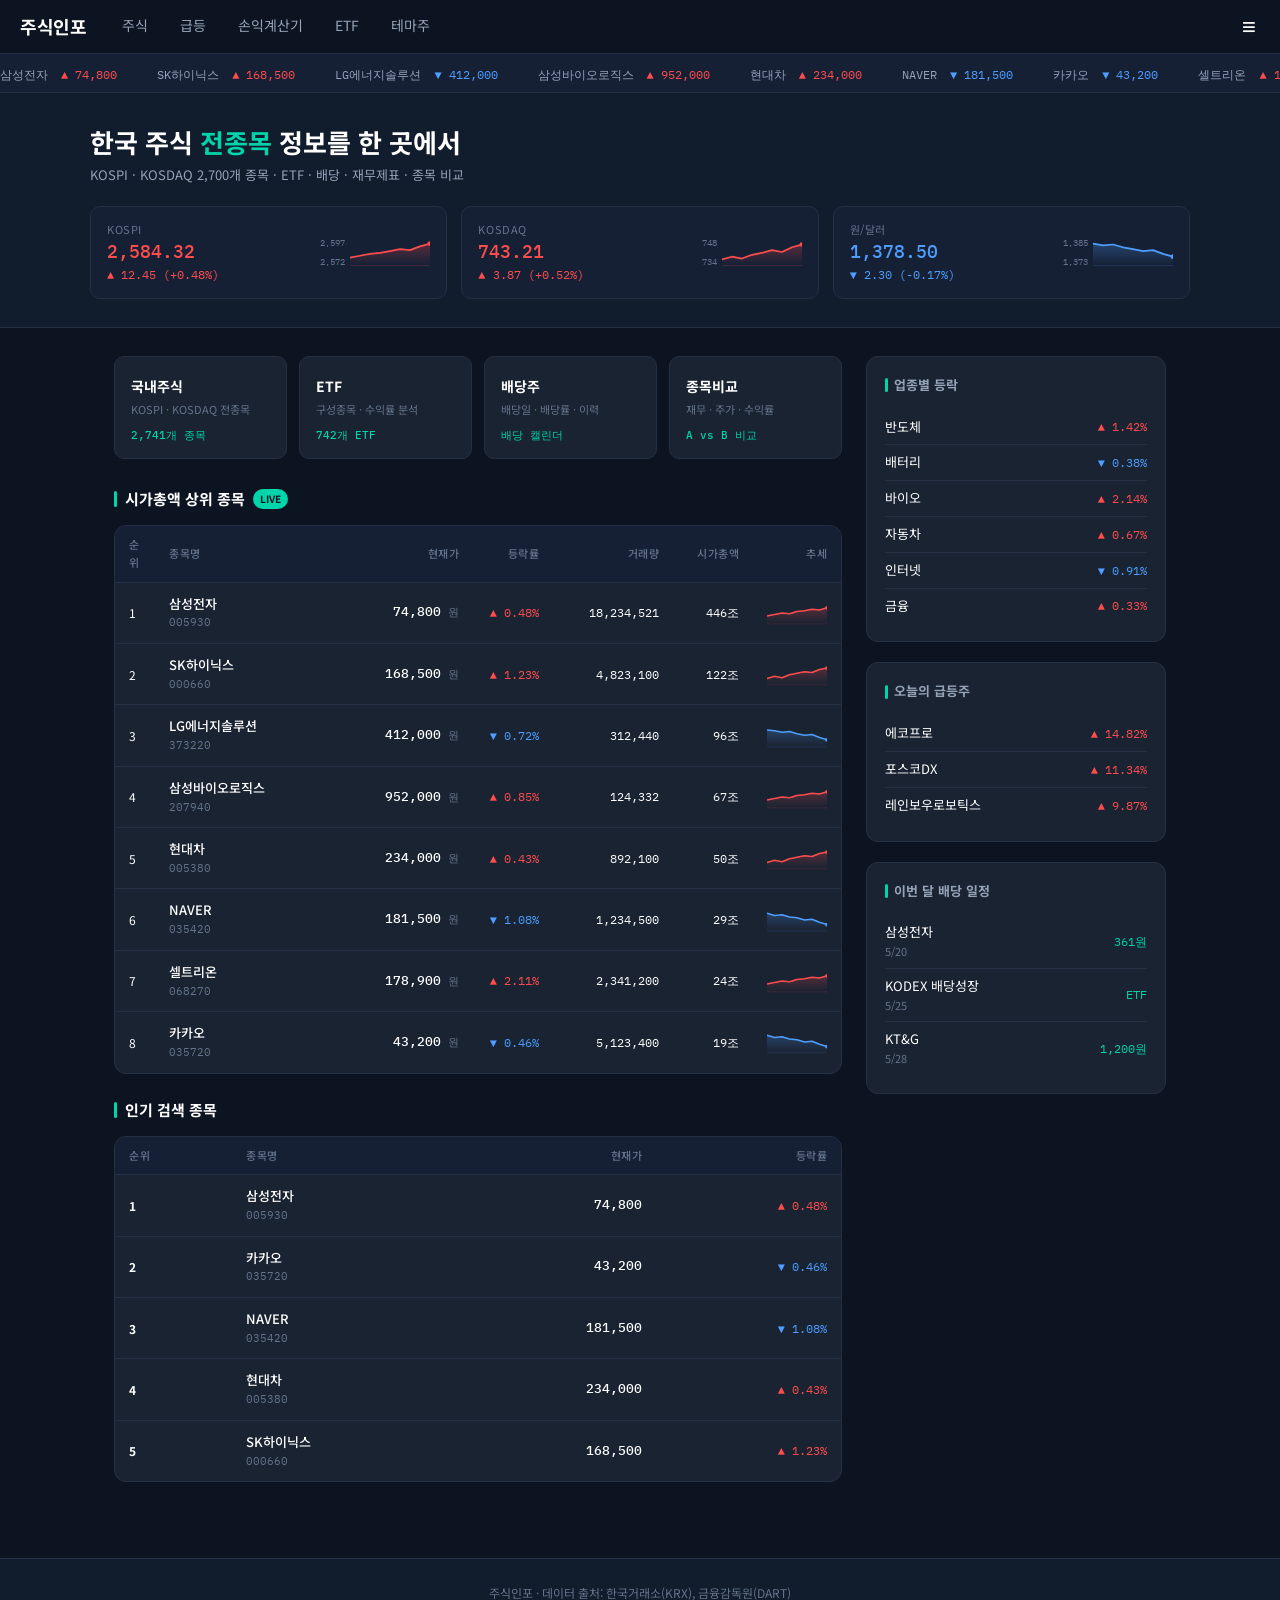
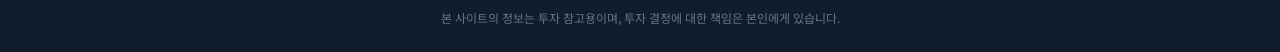
==== commit 10e930a1: "Redesign bottom tab bar + enhance sparklines + fix table readability - Bottom nav: remove 홈, add 주식인" ====
--- a/index.html
+++ b/index.html
@@ -79,13 +79,18 @@
   tbody tr:last-child { border-bottom: none; }
   tbody tr:hover { background: var(--bg3); }
   tbody td { padding: 11px 14px; font-size: 13px; }
-  .stock-name { font-weight: 500; color: var(--text); }
+  .stock-name { font-weight: 500; color: var(--text); white-space: nowrap; }
   .stock-code { color: var(--text3); font-size: 11px; font-family: 'IBM Plex Mono', monospace; }
-  .price-col { font-family: 'IBM Plex Mono', monospace; font-weight: 500; text-align: right; }
-  .change-col { text-align: right; font-family: 'IBM Plex Mono', monospace; font-size: 12px; }
-  .vol-col { text-align: right; color: var(--text2); font-size: 12px; font-family: 'IBM Plex Mono', monospace; }
-  .spark-col { text-align: right; width: 64px; }
+  .price-col { font-family: 'IBM Plex Mono', monospace; font-weight: 500; text-align: right; white-space: nowrap; }
+  .change-col { text-align: right; font-family: 'IBM Plex Mono', monospace; font-size: 12px; white-space: nowrap; }
+  .vol-col { text-align: right; color: var(--text2); font-size: 12px; font-family: 'IBM Plex Mono', monospace; white-space: nowrap; }
+  .spark-col { text-align: right; width: 70px; }
   .spark-col svg { display: block; margin-left: auto; }
+
+  /* sparkline wrapper (idx-card) */
+  .idx-spark { display: flex; align-items: stretch; gap: 5px; align-self: center; }
+  .idx-spark-labels { display: flex; flex-direction: column; justify-content: space-between; padding: 1px 0; }
+  .idx-spark-labels span { font-size: 9px; color: var(--text3); font-family: 'IBM Plex Mono', monospace; line-height: 1; text-align: right; }
 
   /* SIDEBAR */
   .sidebar { display: flex; flex-direction: column; gap: 20px; }
@@ -181,10 +186,19 @@
           <div class="idx-value up" id="kospi">2,584.32</div>
           <div class="idx-change up" id="kospiChg">▲ 12.45 (+0.48%)</div>
         </div>
-        <svg class="sparkline" viewBox="0 0 80 30" preserveAspectRatio="none">
-          <polyline points="0,22 10,20 20,18 30,17 40,15 50,13 60,14 70,10 80,7"
-            fill="none" stroke="#ff4d4d" stroke-width="1.8" stroke-linecap="round" stroke-linejoin="round"/>
-        </svg>
+        <div class="idx-spark">
+          <div class="idx-spark-labels"><span>2,597</span><span>2,572</span></div>
+          <svg class="sparkline" viewBox="0 0 80 32" preserveAspectRatio="none">
+            <defs><linearGradient id="gKospi" x1="0" y1="0" x2="0" y2="1">
+              <stop offset="0%" stop-color="#ff4d4d" stop-opacity="0.28"/>
+              <stop offset="100%" stop-color="#ff4d4d" stop-opacity="0"/>
+            </linearGradient></defs>
+            <line x1="0" y1="30.5" x2="80" y2="30.5" stroke="#ff4d4d" stroke-width="0.6" opacity="0.35"/>
+            <polygon points="0,22 10,20 20,18 30,17 40,15 50,13 60,14 70,10 80,7 80,30 0,30" fill="url(#gKospi)"/>
+            <polyline points="0,22 10,20 20,18 30,17 40,15 50,13 60,14 70,10 80,7" fill="none" stroke="#ff4d4d" stroke-width="1.8" stroke-linecap="round" stroke-linejoin="round"/>
+            <circle cx="80" cy="7" r="2.5" fill="#ff4d4d"/>
+          </svg>
+        </div>
       </div>
       <div class="idx-card">
         <div class="idx-info">
@@ -192,10 +206,19 @@
           <div class="idx-value up" id="kosdaq">743.21</div>
           <div class="idx-change up" id="kosdaqChg">▲ 3.87 (+0.52%)</div>
         </div>
-        <svg class="sparkline" viewBox="0 0 80 30" preserveAspectRatio="none">
-          <polyline points="0,24 10,21 20,23 30,19 40,17 50,14 60,16 70,11 80,8"
-            fill="none" stroke="#ff4d4d" stroke-width="1.8" stroke-linecap="round" stroke-linejoin="round"/>
-        </svg>
+        <div class="idx-spark">
+          <div class="idx-spark-labels"><span>748</span><span>734</span></div>
+          <svg class="sparkline" viewBox="0 0 80 32" preserveAspectRatio="none">
+            <defs><linearGradient id="gKosdaq" x1="0" y1="0" x2="0" y2="1">
+              <stop offset="0%" stop-color="#ff4d4d" stop-opacity="0.28"/>
+              <stop offset="100%" stop-color="#ff4d4d" stop-opacity="0"/>
+            </linearGradient></defs>
+            <line x1="0" y1="30.5" x2="80" y2="30.5" stroke="#ff4d4d" stroke-width="0.6" opacity="0.35"/>
+            <polygon points="0,24 10,21 20,23 30,19 40,17 50,14 60,16 70,11 80,8 80,30 0,30" fill="url(#gKosdaq)"/>
+            <polyline points="0,24 10,21 20,23 30,19 40,17 50,14 60,16 70,11 80,8" fill="none" stroke="#ff4d4d" stroke-width="1.8" stroke-linecap="round" stroke-linejoin="round"/>
+            <circle cx="80" cy="8" r="2.5" fill="#ff4d4d"/>
+          </svg>
+        </div>
       </div>
       <div class="idx-card">
         <div class="idx-info">
@@ -203,10 +226,19 @@
           <div class="idx-value down" id="usdkrw">1,378.50</div>
           <div class="idx-change down" id="usdChg">▼ 2.30 (-0.17%)</div>
         </div>
-        <svg class="sparkline" viewBox="0 0 80 30" preserveAspectRatio="none">
-          <polyline points="0,7 10,9 20,8 30,11 40,13 50,15 60,14 70,18 80,21"
-            fill="none" stroke="#4d9eff" stroke-width="1.8" stroke-linecap="round" stroke-linejoin="round"/>
-        </svg>
+        <div class="idx-spark">
+          <div class="idx-spark-labels"><span>1,385</span><span>1,373</span></div>
+          <svg class="sparkline" viewBox="0 0 80 32" preserveAspectRatio="none">
+            <defs><linearGradient id="gUsd" x1="0" y1="0" x2="0" y2="1">
+              <stop offset="0%" stop-color="#4d9eff" stop-opacity="0.28"/>
+              <stop offset="100%" stop-color="#4d9eff" stop-opacity="0"/>
+            </linearGradient></defs>
+            <line x1="0" y1="30.5" x2="80" y2="30.5" stroke="#4d9eff" stroke-width="0.6" opacity="0.35"/>
+            <polygon points="0,7 10,9 20,8 30,11 40,13 50,15 60,14 70,18 80,21 80,30 0,30" fill="url(#gUsd)"/>
+            <polyline points="0,7 10,9 20,8 30,11 40,13 50,15 60,14 70,18 80,21" fill="none" stroke="#4d9eff" stroke-width="1.8" stroke-linecap="round" stroke-linejoin="round"/>
+            <circle cx="80" cy="21" r="2.5" fill="#4d9eff"/>
+          </svg>
+        </div>
       </div>
     </div>
   </div>
@@ -243,12 +275,12 @@
       <table>
         <thead>
           <tr>
-            <th>순위</th>
-            <th>종목명</th>
-            <th style="text-align:right">현재가</th>
-            <th style="text-align:right">등락률</th>
-            <th style="text-align:right">거래량</th>
-            <th style="text-align:right">시가총액</th>
+            <th style="width:40px">순위</th>
+            <th style="min-width:120px">종목명</th>
+            <th style="width:100px;text-align:right">현재가</th>
+            <th style="width:80px;text-align:right">등락률</th>
+            <th style="width:120px;text-align:right">거래량</th>
+            <th style="width:80px;text-align:right">시가총액</th>
             <th style="text-align:right" class="col-spark">추세</th>
           </tr>
         </thead>
@@ -315,8 +347,24 @@
 
 function sparkSVG(s, idx) {
   const pts = s === 'up' ? upSparks[idx % upSparks.length] : dnSparks[idx % dnSparks.length];
-  const color = s === 'up' ? 'var(--up)' : 'var(--down)';
-  return `<svg width="60" height="22" viewBox="0 0 80 30" preserveAspectRatio="none"><polyline points="${pts}" fill="none" stroke="${color}" stroke-width="2" stroke-linecap="round" stroke-linejoin="round"/></svg>`;
+  const color = s === 'up' ? '#ff4d4d' : '#4d9eff';
+  const gid = 'sg' + idx;
+  const pArr = pts.trim().split(' ');
+  const last = pArr[pArr.length - 1].split(',');
+  const lx = parseFloat(last[0]), ly = parseFloat(last[1]);
+  const first = pArr[0].split(',');
+  const fx = parseFloat(first[0]);
+  const fill = pts + ` ${lx},30 ${fx},30`;
+  return `<svg width="60" height="24" viewBox="0 0 80 32" preserveAspectRatio="none">
+    <defs><linearGradient id="${gid}" x1="0" y1="0" x2="0" y2="1">
+      <stop offset="0%" stop-color="${color}" stop-opacity="0.25"/>
+      <stop offset="100%" stop-color="${color}" stop-opacity="0"/>
+    </linearGradient></defs>
+    <line x1="0" y1="30.5" x2="80" y2="30.5" stroke="${color}" stroke-width="0.6" opacity="0.35"/>
+    <polygon points="${fill}" fill="url(#${gid})"/>
+    <polyline points="${pts}" fill="none" stroke="${color}" stroke-width="2" stroke-linecap="round" stroke-linejoin="round"/>
+    <circle cx="${lx}" cy="${ly}" r="2.5" fill="${color}"/>
+  </svg>`;
 }
 
 const popular = [
@@ -398,11 +446,11 @@
 </script>
 
 <nav class="bottom-nav">
-  <a href="/" class="bn-item active">홈</a>
+  <a href="/" class="bn-item bn-logo">주식인포</a>
   <a href="/stocks.html" class="bn-item">주식</a>
   <a href="/hot.html" class="bn-item">급등</a>
   <a href="/calculator.html" class="bn-item">계산기</a>
-  <button class="bn-item" onclick="document.getElementById('sideMenu').classList.add('open')">더보기</button>
+  <button class="bn-item bn-ham" onclick="document.getElementById('sideMenu').classList.add('open')">☰</button>
 </nav>
 </body>
 </html>
--- a/common.css
+++ b/common.css
@@ -294,6 +294,15 @@
 .bn-item.active { color: var(--accent); }
 .bn-item:hover  { color: var(--accent); }
 .bottom-nav .bn-item { display: flex !important; }
+.bn-logo {
+  font-size: 13px !important;
+  font-weight: 700 !important;
+  color: var(--accent) !important;
+  letter-spacing: -0.5px !important;
+  flex: 1.2 !important;
+}
+.bn-logo:hover { color: var(--accent) !important; opacity: 0.8; }
+.bn-ham { font-size: 20px !important; }
 
 /* ─────────────────────────────
    더보기 슬라이드 패널 (more-menu)
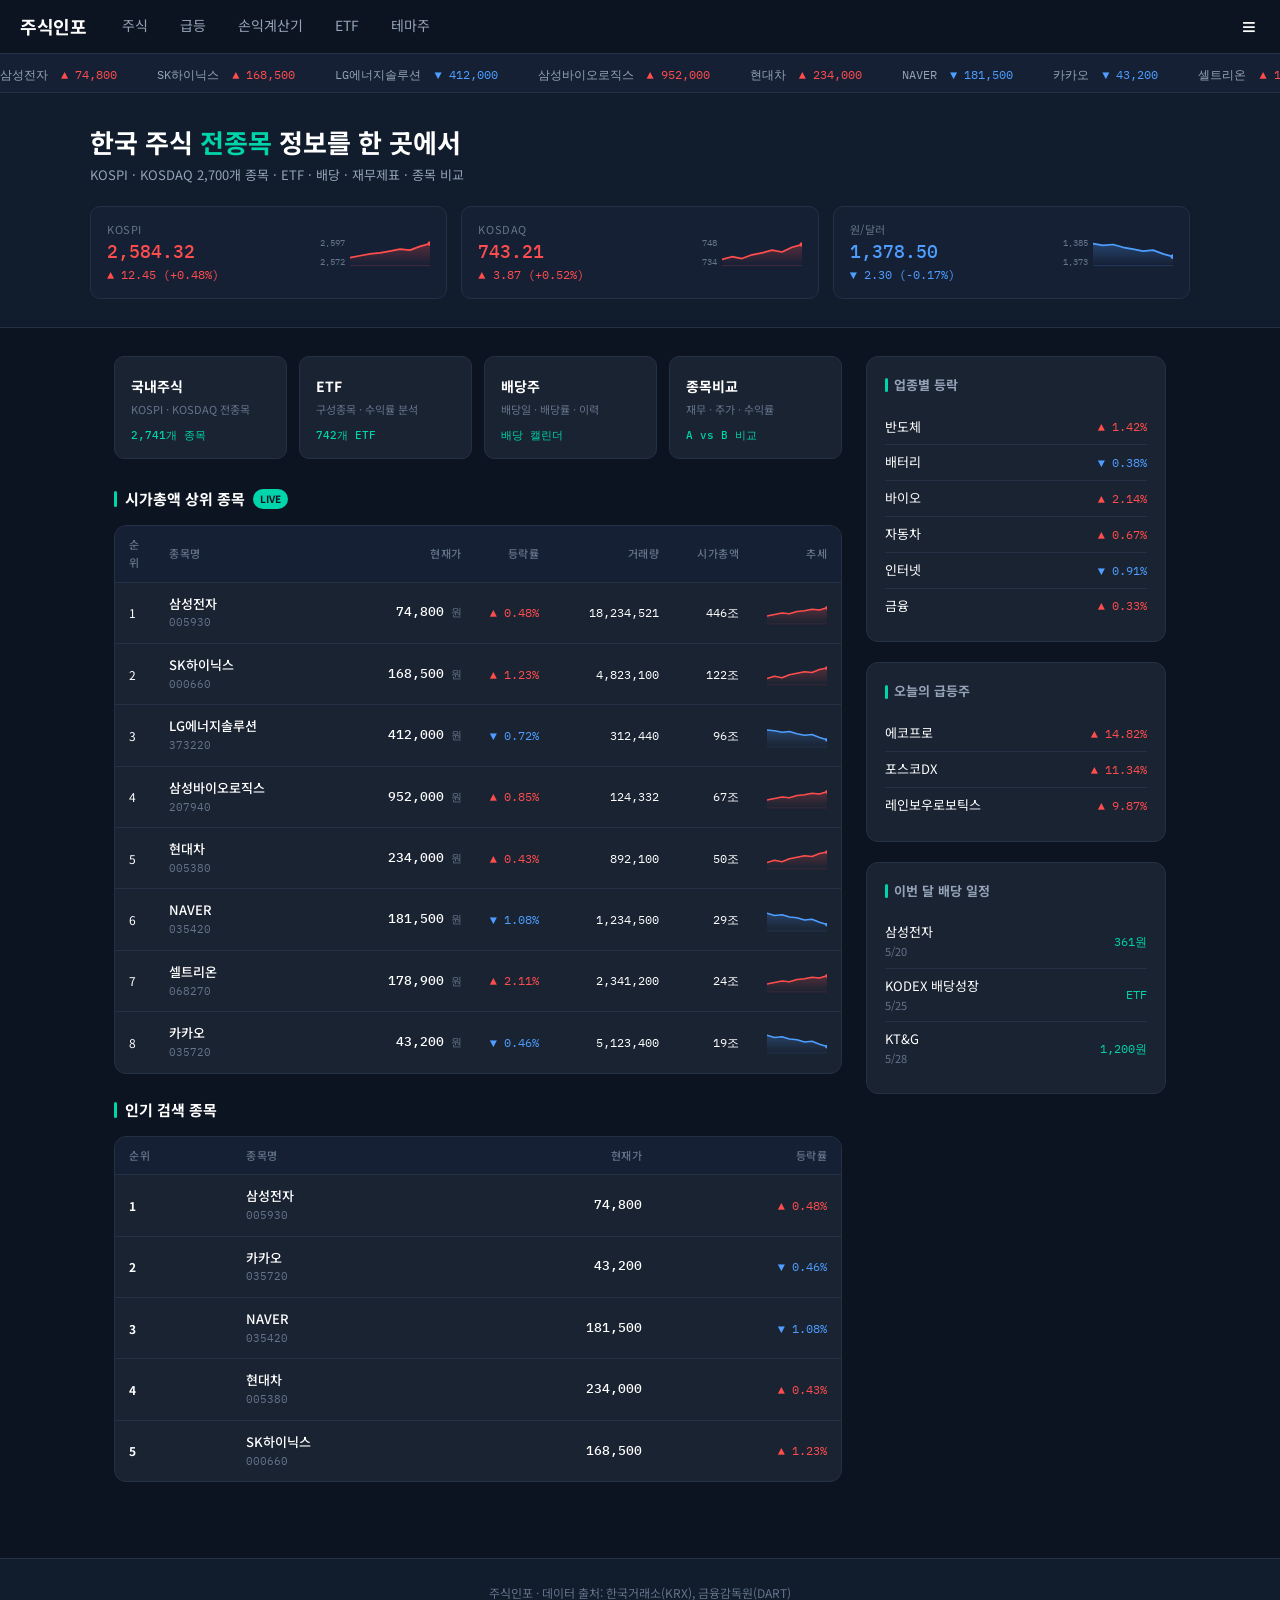
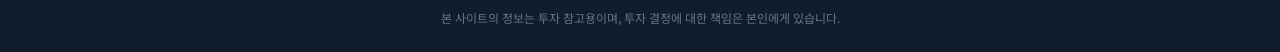
==== commit a28e2776: "Fix mobile horizontal overflow across all pages - html/body: overflow-x hidden + max-width 100vw (co" ====
--- a/index.html
+++ b/index.html
@@ -24,7 +24,8 @@
     --text3: #64748b;
   }
   * { margin: 0; padding: 0; box-sizing: border-box; }
-  body { background: var(--bg); color: var(--text); font-family: 'Noto Sans KR', sans-serif; font-size: 14px; line-height: 1.6; }
+  html { overflow-x: hidden; max-width: 100vw; }
+  body { background: var(--bg); color: var(--text); font-family: 'Noto Sans KR', sans-serif; font-size: 14px; line-height: 1.6; overflow-x: hidden; max-width: 100vw; }
 
   nav { background: var(--bg); border-bottom: 1px solid var(--border); padding: 0 20px; display: flex; align-items: center; height: 54px; gap: 0; position: sticky; top: 0; z-index: 200; flex-wrap: nowrap; }
   .logo { font-size: 18px; font-weight: 700; color: #fff; letter-spacing: -0.5px; text-decoration: none; flex-shrink: 0; }
@@ -271,17 +272,17 @@
     </div>
 
     <div class="section-title">시가총액 상위 종목 <span class="badge">LIVE</span></div>
-    <div class="table-wrap">
+    <div class="table-wrap idx-rank-table">
       <table>
         <thead>
           <tr>
             <th style="width:40px">순위</th>
-            <th style="min-width:120px">종목명</th>
-            <th style="width:100px;text-align:right">현재가</th>
-            <th style="width:80px;text-align:right">등락률</th>
-            <th style="width:120px;text-align:right">거래량</th>
-            <th style="width:80px;text-align:right">시가총액</th>
-            <th style="text-align:right" class="col-spark">추세</th>
+            <th style="min-width:100px">종목명</th>
+            <th style="width:90px;text-align:right">현재가</th>
+            <th style="width:75px;text-align:right">등락률</th>
+            <th style="width:120px;text-align:right" class="col-mob-hide">거래량</th>
+            <th style="width:80px;text-align:right" class="col-mob-hide">시가총액</th>
+            <th style="text-align:right" class="col-spark col-mob-hide">추세</th>
           </tr>
         </thead>
         <tbody id="stockTable">
@@ -402,9 +403,9 @@
       <td><div class="stock-name">${s.name}</div><div class="stock-code">${s.code}</div></td>
       <td class="price-col">${fmt(s.price)}<span style="font-size:11px;color:var(--text3)"> 원</span></td>
       <td class="change-col ${s.change>=0?'up':'down'}">${s.change>=0?'▲':'▼'} ${Math.abs(s.change).toFixed(2)}%</td>
-      <td class="vol-col">${s.vol}</td>
-      <td class="vol-col">${s.cap}</td>
-      <td class="spark-col">${sparkSVG(s.spark, i)}</td>
+      <td class="vol-col col-mob-hide">${s.vol}</td>
+      <td class="vol-col col-mob-hide">${s.cap}</td>
+      <td class="spark-col col-mob-hide">${sparkSVG(s.spark, i)}</td>
     </tr>`).join('');
 }
 
--- a/mobile.css
+++ b/mobile.css
@@ -8,19 +8,35 @@
    ───────────────────────────── */
 @media (max-width: 768px) {
 
+  /* ── 가로 넘침 방지 ── */
+  html, body   { overflow-x: hidden !important; max-width: 100vw !important; }
+
   /* ── 페이지 레이아웃 ── */
-  .hero        { padding: 20px 16px !important; }
+  .hero        { padding: 12px 12px 16px !important; }
   .hero h1     { font-size: 20px !important; }
   .hero p      { font-size: 13px; }
   .page-header { padding: 20px 16px !important; }
   .page-header h1 { font-size: 20px !important; }
-  .main        { padding: 16px !important; grid-template-columns: 1fr !important; }
+  .main        { padding: 12px !important; grid-template-columns: 1fr !important; }
   .breadcrumb  { padding: 10px 16px; }
 
   /* ── 테이블 ── */
   .table-wrap  { overflow-x: auto; }
   tbody td     { padding: 9px 10px !important; font-size: 12px; }
   thead th     { padding: 8px 10px !important; font-size: 11px; }
+
+  /* ── 모바일 컬럼 숨김 ── */
+  .col-mob-hide { display: none !important; }
+
+  /* ── 인덱스 순위 테이블 (index.html) ── */
+  .idx-rank-table             { overflow-x: hidden !important; }
+  .idx-rank-table table       { table-layout: auto !important; width: 100% !important; }
+  .idx-rank-table thead th    { width: auto !important; min-width: 0 !important; }
+
+  /* ── 인덱스 카드 ── */
+  .idx-card           { min-width: 160px !important; padding: 10px 12px !important; }
+  .idx-spark-labels   { display: none !important; }
+  .sparkline          { width: 60px !important; height: 26px !important; }
 
   /* ── 그리드 ── */
   .grid2, .grid3          { grid-template-columns: 1fr !important; }
@@ -107,4 +123,19 @@
   .news-thumb      { display: none; }
   .input-grid      { grid-template-columns: 1fr !important; }
   .indicator-row   { grid-template-columns: 1fr !important; }
+
+  /* ── 인덱스 카드 3열 그리드 ── */
+  .index-row   { display: grid !important; grid-template-columns: repeat(3, 1fr) !important; overflow: visible !important; gap: 8px !important; }
+  .idx-card    { min-width: 0 !important; padding: 8px !important; }
+  .idx-spark   { display: none !important; }
+  .idx-value   { font-size: 13px !important; }
+  .idx-change  { font-size: 10px !important; }
+  .idx-label   { font-size: 10px !important; }
+
+  /* ── 종목명 말줄임 ── */
+  .stock-name  { max-width: 90px !important; overflow: hidden !important; text-overflow: ellipsis !important; }
+
+  /* ── 패딩 최소화 ── */
+  .main        { padding: 10px !important; }
+  .hero        { padding: 10px 10px 14px !important; }
 }
--- a/common.css
+++ b/common.css
@@ -19,7 +19,8 @@
 }
 
 /* ===== 기본 ===== */
-body { background: var(--bg) !important; color: var(--text) !important; }
+html { overflow-x: hidden; max-width: 100vw; }
+body { background: var(--bg) !important; color: var(--text) !important; overflow-x: hidden; max-width: 100vw; }
 
 /* ===== NAV (상단 공통) ===== */
 nav:not(.bottom-nav) {
